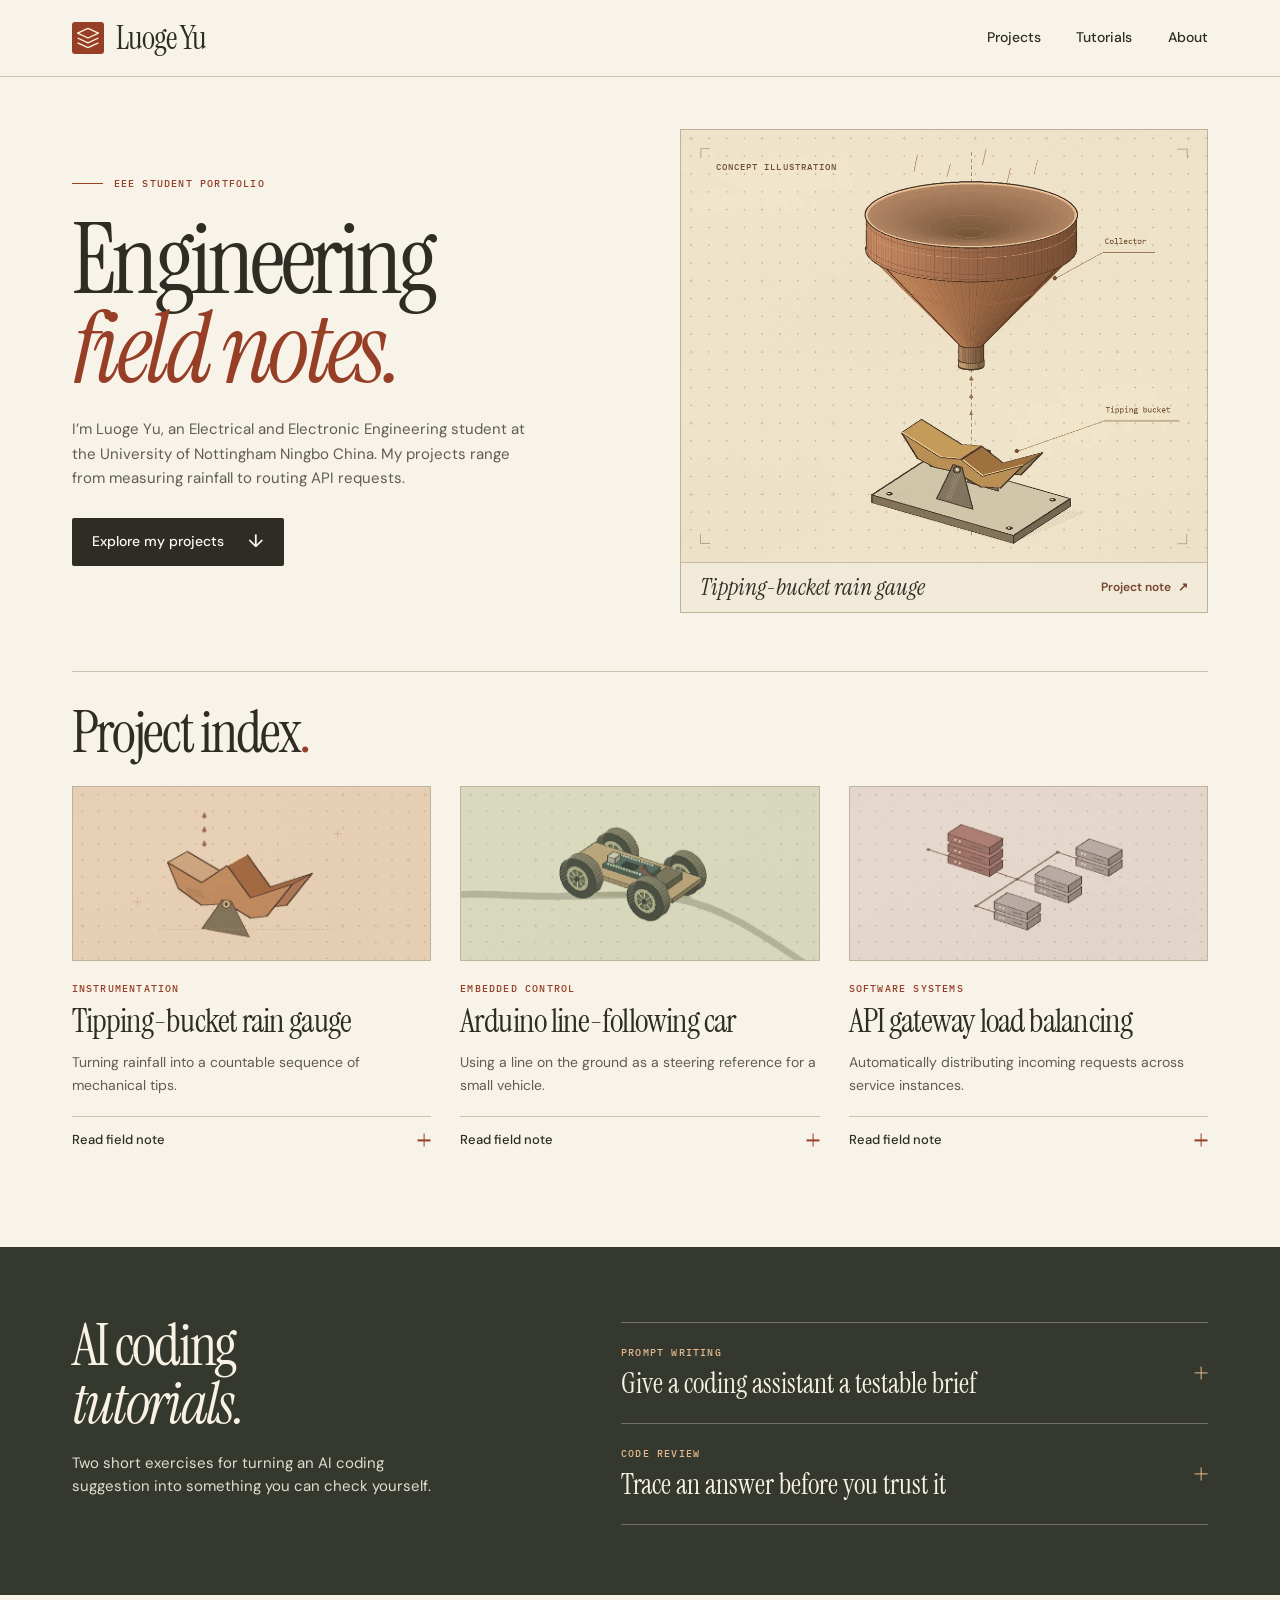
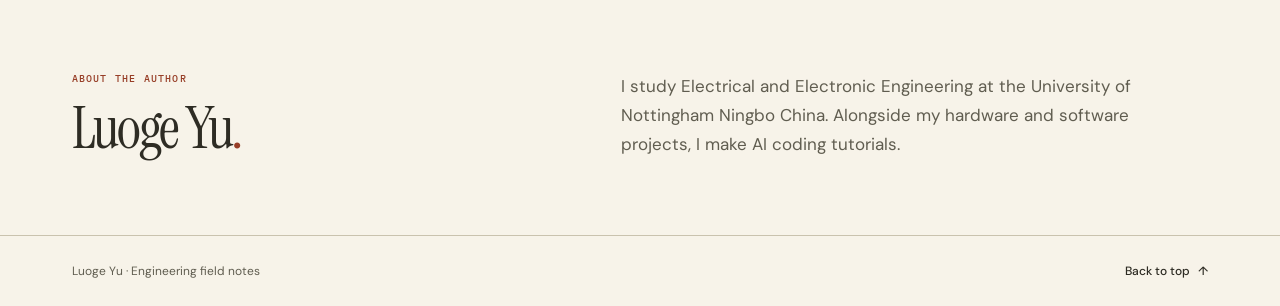
==== version-1-ai-generated/index.html @ 809371ef "Publish the field journal and interactive engineering portfolio" ====
<!doctype html>
<html lang="en">
<head>
  <meta charset="utf-8">
  <meta name="viewport" content="width=device-width, initial-scale=1">
  <meta name="theme-color" content="#f7f3e9">
  <meta name="description" content="Engineering field notes by Luoge Yu, an Electrical and Electronic Engineering student at the University of Nottingham Ningbo China. Explore engineering projects and AI coding tutorials.">
  <title>Engineering Field Notes · Luoge Yu</title>
  <link rel="icon" type="image/svg+xml" href="favicon.svg">
  <link rel="stylesheet" href="style.css">
  <script src="journal.js" defer></script>
</head>
<body>
  <a class="skip" href="#main">Skip to content</a>
  <header class="masthead" id="overview">
    <div class="container masthead-inner">
      <a href="#overview" class="brand" aria-label="Luoge Yu, home"><span class="brand-mark" aria-hidden="true"></span>Luoge Yu</a>
      <nav id="main-nav" aria-label="Main navigation">
        <a href="#work">Projects</a>
        <a href="#tutorials">Tutorials</a>
        <a href="#about">About</a>
      </nav>
    </div>
  </header>
  <main id="main">
    <section class="container introduction" aria-labelledby="page-title">
      <div class="intro-copy">
        <p class="eyebrow"><span class="ink-line" aria-hidden="true"></span> EEE student portfolio</p>
        <h1 id="page-title">Engineering<br><em>field notes.</em></h1>
        <p class="lead">I’m Luoge Yu, an Electrical and Electronic Engineering student at the University of Nottingham Ningbo China. My projects range from measuring rainfall to routing API requests.</p>
        <a class="button-primary" href="#work">Explore my projects <span aria-hidden="true">↓</span></a>
      </div>
      <figure class="featured-plate">
        <div class="plate-image">
          <img src="assets/rain-gauge.webp" width="1026" height="842" fetchpriority="high" alt="Exploded concept drawing with a copper-coloured collector above a pivoting bucket.">
          <span class="plate-tag">Concept illustration</span>
        </div>
        <figcaption>
          <span>Tipping-bucket rain gauge</span>
          <a href="#rain-gauge">Project note <span aria-hidden="true">↗</span></a>
        </figcaption>
      </figure>
    </section>
    <section class="container work-section" id="work" aria-labelledby="work-heading">
      <div class="section-heading"><h2 id="work-heading">Project index<span>.</span></h2></div>
      <div class="project-grid" id="project-grid">
        <article class="project-entry" id="rain-gauge">
          <img class="entry-image" src="assets/bucket.webp" width="759" height="366" loading="lazy" alt="Concept sketch of the pivoting two-sided bucket.">
          <p class="entry-type">Instrumentation</p>
          <h3>Tipping-bucket rain gauge</h3>
          <p class="entry-intro">Turning rainfall into a countable sequence of mechanical tips.</p>
          <details>
            <summary><span>Read field note</span><span class="toggle" aria-hidden="true"></span></summary>
            <div class="detail-copy"><p>Rain enters a collector and fills one side of a pivoting bucket. When the balance shifts, that side empties and the other moves under the collector.</p><p>Calibration gives each tip a rainfall depth. Counting tips gives the accumulated depth, while the time between tips gives a sense of how quickly rain is falling.</p></div>
          </details>
        </article>
        <article class="project-entry" id="line-car">
          <img class="entry-image" src="assets/line-car.webp" width="759" height="366" loading="lazy" alt="Concept sketch of a small wheeled car over a curved track line.">
          <p class="entry-type">Embedded control</p>
          <h3>Arduino line-following car</h3>
          <p class="entry-intro">Using a line on the ground as a steering reference for a small vehicle.</p>
          <details>
            <summary><span>Read field note</span><span class="toggle" aria-hidden="true"></span></summary>
            <div class="detail-copy"><p>A line follower repeatedly senses where a line lies relative to the vehicle. A sideways offset gives the controller a reason to steer back towards it.</p><p>A bend makes this feedback loop easy to observe. A correction that is too small lets the car drift, while a large correction can send it across the line.</p></div>
          </details>
        </article>
        <article class="project-entry" id="api-gateway">
          <img class="entry-image" src="assets/gateway.webp" width="759" height="366" loading="lazy" alt="Concept diagram showing a gateway connected to three service instances.">
          <p class="entry-type">Software systems</p>
          <h3>API gateway load balancing</h3>
          <p class="entry-intro">Automatically distributing incoming requests across service instances.</p>
          <details>
            <summary><span>Read field note</span><span class="toggle" aria-hidden="true"></span></summary>
            <div class="detail-copy"><p>A client sends a request to one gateway address. The gateway selects an available upstream instance and forwards the request to it.</p><p>Imagine that one instance starts taking twice as long to respond. Equal request counts can then leave that instance with a longer queue. This is one reason the choice of routing policy matters.</p></div>
          </details>
        </article>
      </div>
    </section>
    <section class="tutorial-band" id="tutorials" aria-labelledby="tutorial-title">
      <div class="container tutorial-layout">
        <div class="tutorial-head">
          <h2 id="tutorial-title">AI coding<br><em>tutorials.</em></h2>
          <p>Two short exercises for turning an AI coding suggestion into something you can check yourself.</p>
        </div>
        <div class="tutorial-list">
          <details class="lesson">
            <summary><span class="lesson-title"><small>Prompt writing</small>Give a coding assistant a testable brief</span><span class="toggle" aria-hidden="true"></span></summary>
            <div class="detail-copy">
              <p>Suppose a function needs to turn a recorded tip count into rainfall depth. Give the assistant the units, one example with a known answer, and a rule for invalid input.</p>
              <blockquote>Write a Python function that accepts a non-negative whole number of tips and a positive depth per tip in millimetres. Return their product. Reject invalid inputs with ValueError. Include tests for zero tips, three tips at 0.2 mm per tip, and a negative count.</blockquote>
              <p>Run the generated tests. For the three-tip example, compare the result with 0.6 mm using <code>math.isclose</code> to allow for floating-point rounding.</p>
            </div>
          </details>
          <details class="lesson">
            <summary><span class="lesson-title"><small>Code review</small>Trace an answer before you trust it</span><span class="toggle" aria-hidden="true"></span></summary>
            <div class="detail-copy">
              <p>Ask an assistant for a function that selects the next item in a list, looping back to the beginning. Use <code>["A", "B"]</code> and predict the first four choices, starting at index zero.</p>
              <p>Trace the index by hand. The expected choices are A, B, A, B. Test a list with one item, then an empty list. Decide how the empty case should be reported and check the generated code against that decision.</p>
            </div>
          </details>
        </div>
      </div>
    </section>
    <section class="container about-section" id="about" aria-labelledby="about-title">
      <div><p class="eyebrow">About the author</p><h2 id="about-title">Luoge Yu<span>.</span></h2></div>
      <p>I study Electrical and Electronic Engineering at the University of Nottingham Ningbo China. Alongside my hardware and software projects, I make AI coding tutorials.</p>
    </section>
  </main>
  <footer><div class="container footer-inner"><span>Luoge Yu · Engineering field notes</span><a href="#overview">Back to top <span aria-hidden="true">↑</span></a></div></footer>
</body>
</html>
---- version-1-ai-generated/style.css ----
@font-face {
  font-family: "DM Sans";
  src: url("assets/fonts/dmsans.woff2") format("woff2");
  font-style: normal;
  font-weight: 400 700;
  font-display: swap;
}
@font-face {
  font-family: "Instrument Serif";
  src: url("assets/fonts/instrumentserif.woff2") format("woff2");
  font-weight: 400;
  font-style: normal;
  font-display: swap;
}
@font-face {
  font-family: "Instrument Serif";
  src: url("assets/fonts/instrumentserif-italic.woff2") format("woff2");
  font-weight: 400;
  font-style: italic;
  font-display: swap;
}
@font-face {
  font-family: "IBM Plex Mono";
  src: url("assets/fonts/ibmplexmono.woff2") format("woff2");
  font-style: normal;
  font-weight: 500;
  font-display: swap;
}

:root {
  --paper: #f7f3e9;
  --type: #2e2c24;
  --muted: #605d50;
  --rule: #c9c2ae;
  --rust: #973e27;
  --serif: "Instrument Serif", Georgia, serif;
  --sans: "DM Sans", Arial, sans-serif;
  --mono: "IBM Plex Mono", Consolas, monospace;
}
* { box-sizing: border-box; }
html { scroll-behavior: smooth; scroll-padding-top: 20px; }
body { margin: 0; color: var(--type); background: var(--paper); font: 400 16px/1.55 var(--sans); }
img { display: block; height: auto; max-width: 100%; }
a { color: inherit; text-decoration: none; }
a:focus-visible, summary:focus-visible { outline: 3px solid #22697c; outline-offset: 4px; }
h1, h2, h3, p, figure { margin: 0; }
h1, h2, h3 { font-family: var(--serif); font-weight: 400; line-height: 1; }
h1 em, h2 em { font-weight: 400; }
.container { width: min(1232px, calc(100% - clamp(48px, 11.2vw, 160px))); margin-inline: auto; }
.skip { position: absolute; left: 18px; top: -100px; z-index: 10; padding: 10px 16px; background: var(--type); color: white; }
.skip:focus { top: 12px; }
.masthead { border-bottom: 1px solid var(--rule); }
.masthead-inner, .footer-inner { display: flex; justify-content: space-between; align-items: center; gap: 24px; }
.masthead-inner { min-height: 76px; }
.brand { display: inline-flex; flex-shrink: 0; align-items: center; gap: 12px; font: 400 32px/1 var(--serif); letter-spacing: -.03em; }
.brand-mark { display: inline-block; width: 32px; height: 32px; border-radius: 3px; background: var(--rust) url("favicon.svg") center / cover no-repeat; }
nav { display: flex; gap: clamp(14px, 2.8vw, 40px); }
nav a, .footer-inner a { display: inline-flex; align-items: center; min-height: 44px; font-size: 14px; font-weight: 500; }
nav a:hover, .footer-inner a:hover, .featured-plate a:hover { color: var(--rust); text-decoration: underline; text-underline-offset: .25em; }
.introduction { display: grid; grid-template-columns: 1fr 1fr; gap: clamp(35px, 6.3vw, 94px); align-items: center; padding-block: clamp(46px, 4.1vw, 65px) clamp(54px, 4.5vw, 74px); }
.eyebrow, .plate-tag, .entry-type, .lesson-title small { font: 500 10px/1.4 var(--mono); text-transform: uppercase; letter-spacing: .12em; }
.eyebrow { display: flex; align-items: center; gap: 11px; color: var(--rust); }
.ink-line { display: inline-block; width: 31px; height: 1px; background: currentColor; }
h1 { margin-block: clamp(20px, 2vw, 31px) 24px; font-size: clamp(72px, 7.75vw, 116px); letter-spacing: -.045em; line-height: .89; }
h1 em { color: var(--rust); }
.lead { color: var(--muted); max-width: 455px; font-size: clamp(15px, 1.12vw, 17px); line-height: 1.65; }
.button-primary { display: inline-flex; align-items: center; justify-content: space-between; gap: 24px; min-height: 47px; margin-top: 27px; padding: 10px 20px; color: #fffaf2; background: var(--type); border-radius: 2px; font-size: 14px; font-weight: 500; transition: background .18s; }
.button-primary:hover { background: var(--rust); }
.button-primary span { font-size: 18px; }
.featured-plate { border: 1px solid #bdb19a; background: #f2ead8; }
.plate-image { position: relative; }
.plate-image img { width: 100%; }
.plate-tag { position: absolute; top: 7%; left: 6.6%; color: #6e4f38; font-size: clamp(8px, .68vw, 10px); }
.featured-plate figcaption { min-height: 50px; padding: 0 19px; border-top: 1px solid #cbbba3; display: flex; align-items: center; justify-content: space-between; gap: 12px; }
.featured-plate figcaption > span { font: italic 23px/1.1 var(--serif); }
.featured-plate a { min-height: 44px; display: inline-flex; align-items: center; gap: 7px; white-space: nowrap; color: #76432d; font-size: 12px; font-weight: 600; }
.work-section { border-top: 1px solid var(--rule); padding-block: 32px clamp(55px, 6.5vw, 100px); }
.section-heading { margin-bottom: 25px; }
h2 { font-size: clamp(52px, 4.5vw, 70px); letter-spacing: -.04em; }
h2 > span { color: var(--rust); }
.project-grid { display: grid; grid-template-columns: repeat(3, minmax(0, 1fr)); align-items: start; gap: clamp(20px, 2.25vw, 34px); }
.project-entry { min-width: 0; }
.entry-image { width: 100%; border: 1px solid #bdb39e; }
.entry-type { margin: 21px 0 9px; color: var(--rust); }
h3 { font-size: clamp(29px, 2.55vw, 39px); letter-spacing: -.028em; line-height: 1.04; }
.entry-intro { margin: 12px 0 19px; font-size: 14px; line-height: 1.65; color: var(--muted); }
details { border-top: 1px solid var(--rule); }
summary { display: flex; justify-content: space-between; align-items: center; gap: 12px; min-height: 47px; padding-block: 9px; cursor: pointer; font-size: 13px; font-weight: 500; list-style: none; }
summary::-webkit-details-marker { display: none; }
summary:hover { color: var(--rust); }
.toggle { position: relative; width: 14px; height: 14px; flex-shrink: 0; color: var(--rust); }
.toggle::before, .toggle::after { position: absolute; inset: 50% auto auto 50%; width: 13px; height: 1.2px; content: ""; background: currentColor; transform: translate(-50%, -50%); }
.toggle::after { transform: translate(-50%, -50%) rotate(90deg); }
details[open] > summary .toggle::after { display: none; }
.detail-copy { padding-block: 2px 18px; font-size: 14px; line-height: 1.7; color: var(--muted); }
.detail-copy p + p { margin-top: 10px; }
.tutorial-band { color: #f8f1e4; background: #34382e; }
.tutorial-layout { display: grid; grid-template-columns: .85fr 1.15fr; gap: clamp(48px, 9vw, 134px); align-items: start; padding-block: clamp(52px, 5.5vw, 83px); }
.tutorial-band .toggle, .lesson-title small { color: #e4b98e; }
.tutorial-head h2 { margin: 0 0 19px; }
.tutorial-head > p:last-child { color: #dfdfce; max-width: 380px; font-size: 15px; }
.tutorial-band details { border-color: #717462; }
.tutorial-band details:last-child { border-bottom: 1px solid #717462; }
.tutorial-list { margin-top: 5px; }
.lesson summary { padding: 23px 0; }
.lesson summary:hover { color: #f2c69e; }
.lesson-title { font: 400 clamp(24px, 2.2vw, 34px)/1.12 var(--serif); }
.lesson-title small { display: block; margin-bottom: 8px; }
.tutorial-band .detail-copy { color: #e8e6d8; }
blockquote { margin: 1em 0; padding-left: 14px; border-left: 2px solid #caa27d; }
code { font-size: .93em; }
.about-section { display: grid; grid-template-columns: .85fr 1.15fr; align-items: center; gap: clamp(48px, 9vw, 134px); padding-block: clamp(55px, 6vw, 90px); }
.about-section h2 { margin-top: 14px; }
.about-section > p { max-width: 570px; font-size: 17px; line-height: 1.7; color: var(--muted); }
footer { border-top: 1px solid var(--rule); }
.footer-inner { min-height: 70px; color: var(--muted); font-size: 12px; }
.footer-inner a { gap: 8px; font-size: 12px; color: var(--type); }
@media (max-width: 950px) and (min-width: 721px) {
  .introduction { gap: 25px; }
  .entry-intro { min-height: 4.95em; }
  .project-entry h3 { min-height: 2.08em; }
  .featured-plate figcaption { padding-inline: 10px; }
  .featured-plate figcaption > span { font-size: 20px; }
}
@media (max-width: 720px) {
  .masthead-inner { min-height: 65px; }
  .brand { gap: 8px; font-size: 28px; }
  .brand-mark { width: 28px; height: 28px; }
  nav { gap: 17px; }
  nav a { font-size: 13px; }
  .introduction { grid-template-columns: 1fr; gap: 30px; padding-block: 38px; }
  h1 { font-size: clamp(74px, 14vw, 99px); margin-block: 18px 20px; }
  .lead { max-width: 480px; }
  .button-primary { margin-top: 19px; }
  .featured-plate { width: min(100%, 540px); }
  .plate-tag { font-size: 9px; }
  .work-section { padding-top: 28px; }
  .section-heading { margin-bottom: 19px; }
  .project-grid { grid-template-columns: 1fr; gap: 27px; }
  h3 { font-size: 36px; }
  .entry-type { margin-top: 15px; }
  .entry-intro { margin-bottom: 12px; }
  .tutorial-layout, .about-section { grid-template-columns: 1fr; gap: 28px; }
  .tutorial-head h2 br { display: none; }
  .tutorial-head h2 em::before { content: " "; }
  .about-section { gap: 19px; }
  .tutorial-head > p:last-child { max-width: 530px; }
}
@media (max-width: 375px) {
  .container { width: calc(100% - 32px); }
  nav { gap: 12px; }
  .featured-plate figcaption { padding-inline: 10px; }
  .featured-plate figcaption > span { font-size: 20px; }
  .footer-inner { gap: 10px; }
}
@media (prefers-reduced-motion: reduce) {
  html { scroll-behavior: auto; }
  *, *::before, *::after { transition: none !important; }
}
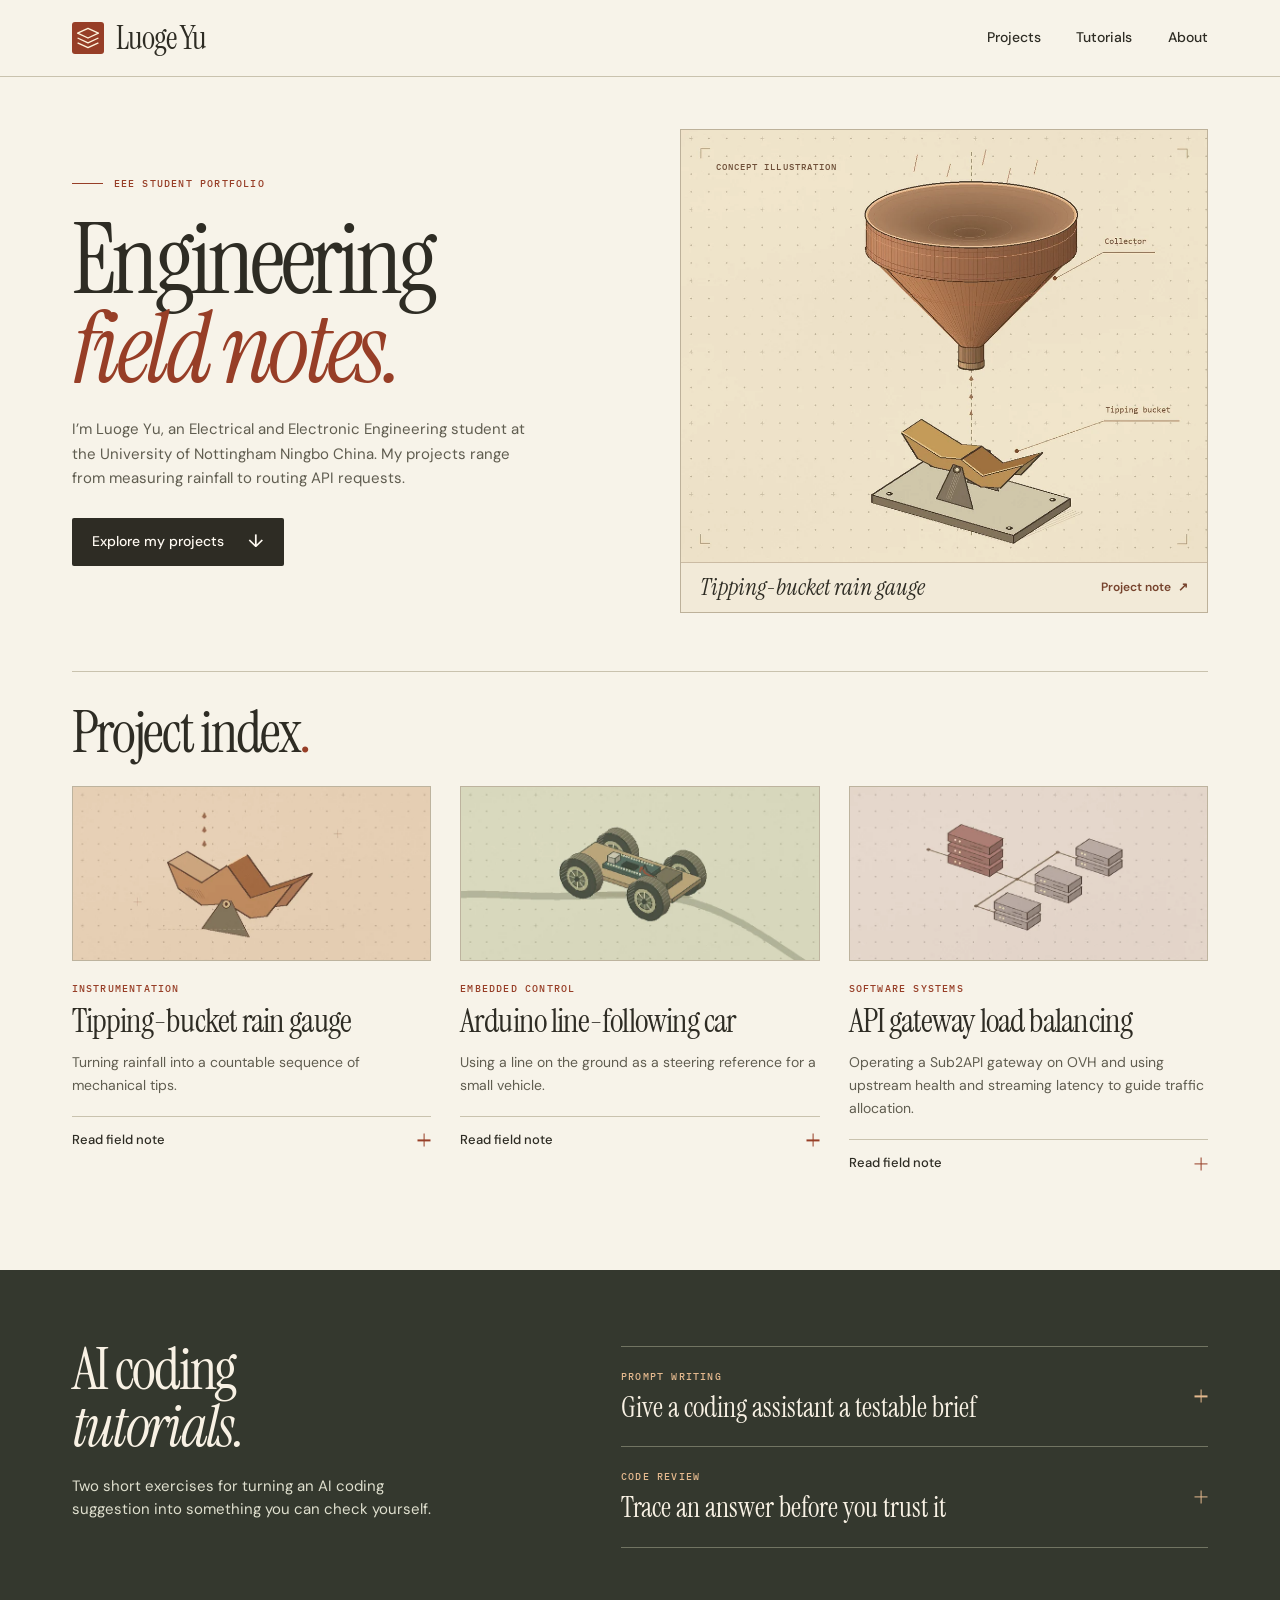
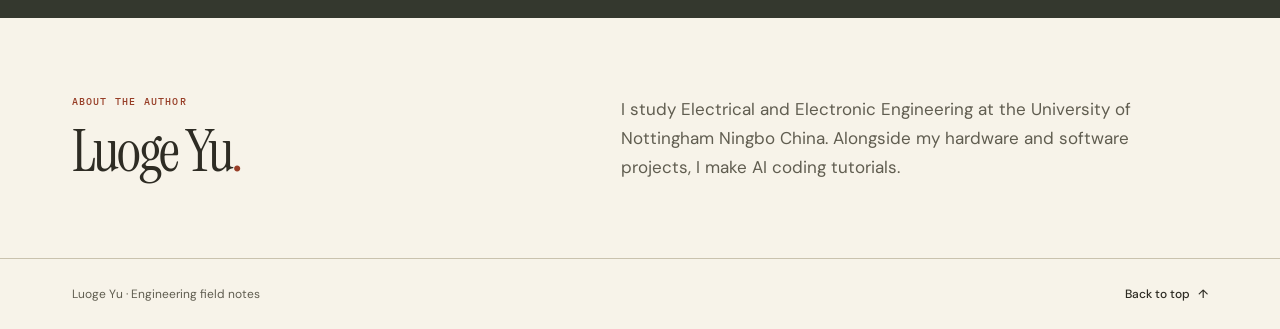
==== commit 6a7fa553: "Explain OVH gateway health signals and illustrate group scheduling" ====
--- a/version-1-ai-generated/index.html
+++ b/version-1-ai-generated/index.html
@@ -68,10 +68,14 @@
           <img class="entry-image" src="assets/gateway.webp" width="759" height="366" loading="lazy" alt="Concept diagram showing a gateway connected to three service instances.">
           <p class="entry-type">Software systems</p>
           <h3>API gateway load balancing</h3>
-          <p class="entry-intro">Automatically distributing incoming requests across service instances.</p>
+          <p class="entry-intro">Operating a Sub2API gateway on OVH and using upstream health and streaming latency to guide traffic allocation.</p>
           <details>
             <summary><span>Read field note</span><span class="toggle" aria-hidden="true"></span></summary>
-            <div class="detail-copy"><p>A client sends a request to one gateway address. The gateway selects an available upstream instance and forwards the request to it.</p><p>Imagine that one instance starts taking twice as long to respond. Equal request counts can then leave that instance with a longer queue. This is one reason the choice of routing policy matters.</p></div>
+            <div class="detail-copy">
+              <p><strong>When a healthy service feels slow.</strong> An upstream can pass a probe while some users still wait a long time for a streamed reply to begin. Sub2API Console shows probe results alongside request success rates and the 95th percentile of time to first token. That percentile describes the wait near the slow end of observed requests.</p>
+              <p><strong>How traffic moves.</strong> Sub2API forwards each request to an eligible upstream in its group. The console inspects upstream health and manages scheduling eligibility, priority and load factor for the groups under its control. A circuit breaker can take an unhealthy upstream out of rotation.</p>
+              <p><strong>Checking a scheduling change.</strong> The console’s audit trail distinguishes a scheduling change that was sent from one confirmed by reading the setting back. Request-level lookup then shows which upstream actually handled a request. Together they show whether the setting took effect and where traffic went.</p>
+            </div>
           </details>
         </article>
       </div>
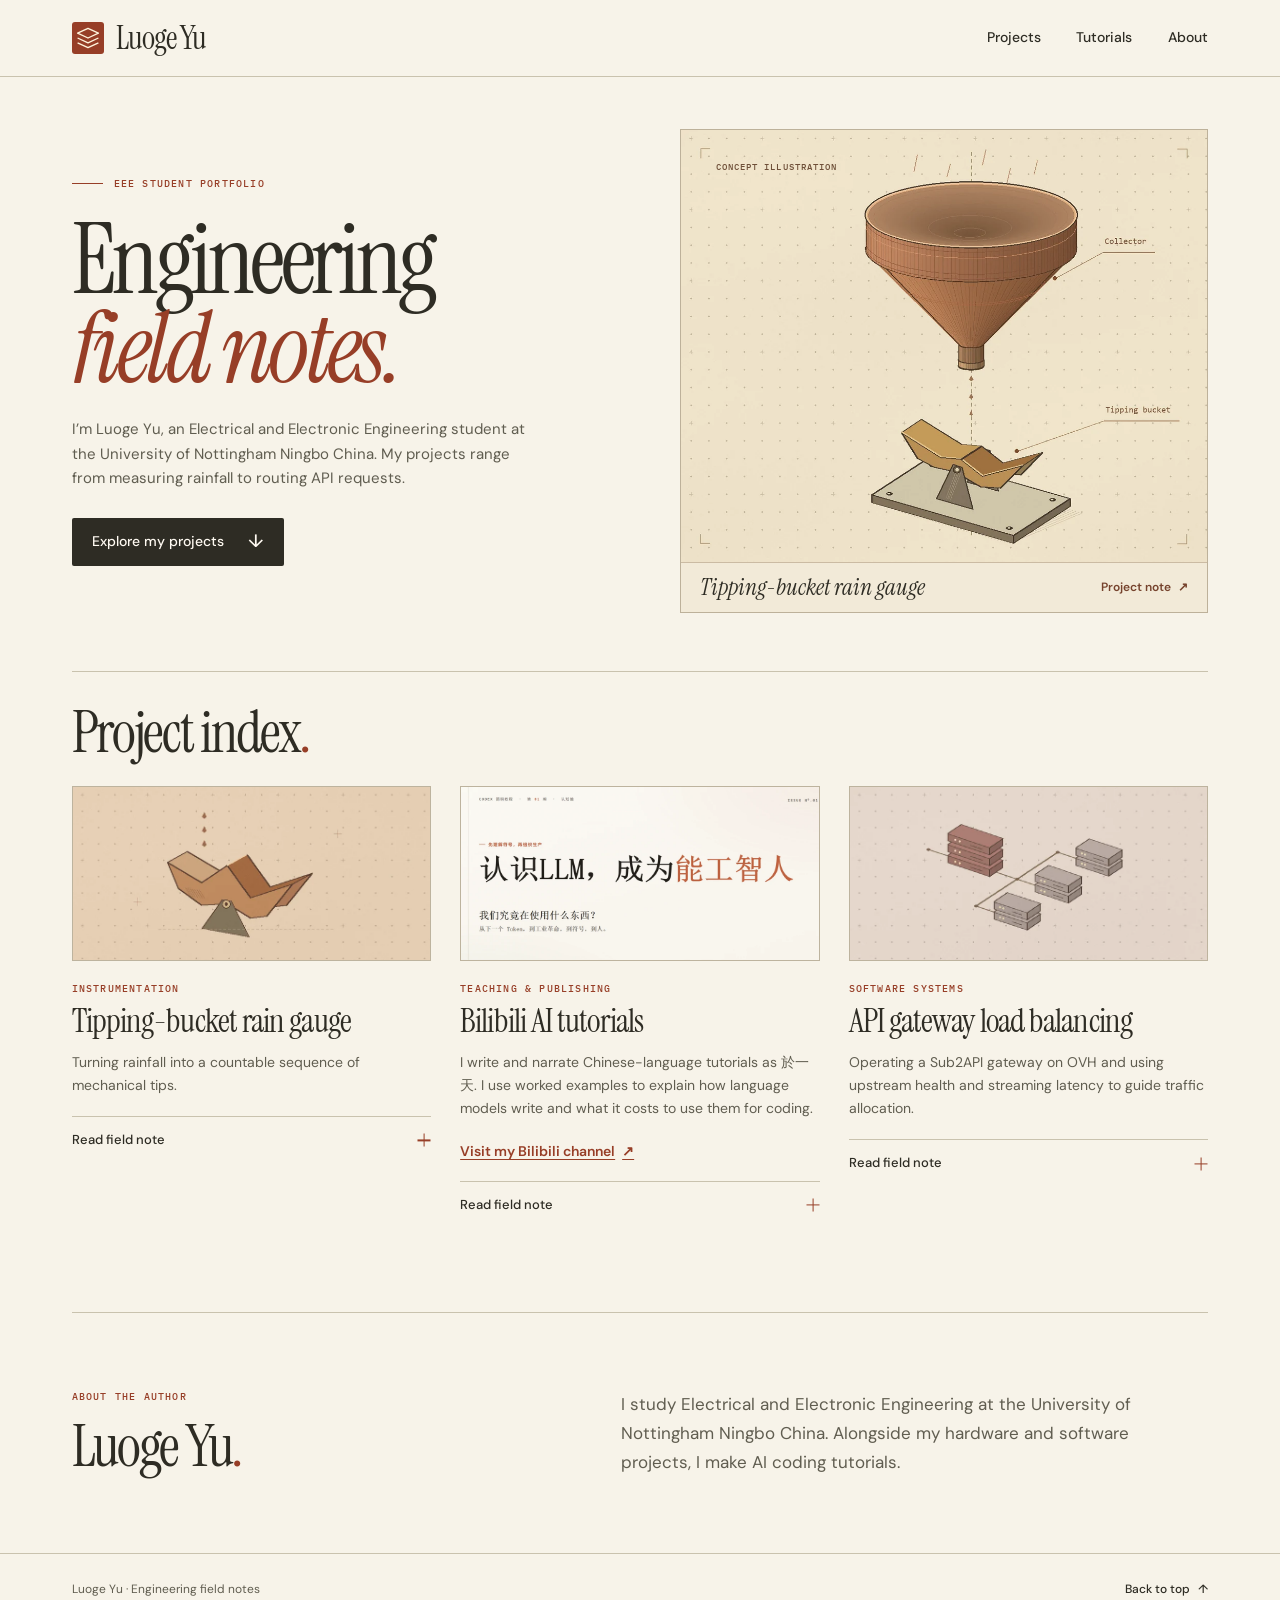
==== commit bc069b0e: "Feature Bilibili AI tutorials with original lesson material and published videos" ====
--- a/version-1-ai-generated/index.html
+++ b/version-1-ai-generated/index.html
@@ -17,7 +17,7 @@
       <a href="#overview" class="brand" aria-label="Luoge Yu, home"><span class="brand-mark" aria-hidden="true"></span>Luoge Yu</a>
       <nav id="main-nav" aria-label="Main navigation">
         <a href="#work">Projects</a>
-        <a href="#tutorials">Tutorials</a>
+        <a href="#ai-tutorials">Tutorials</a>
         <a href="#about">About</a>
       </nav>
     </div>
@@ -54,14 +54,22 @@
             <div class="detail-copy"><p>Rain enters a collector and fills one side of a pivoting bucket. When the balance shifts, that side empties and the other moves under the collector.</p><p>Calibration gives each tip a rainfall depth. Counting tips gives the accumulated depth, while the time between tips gives a sense of how quickly rain is falling.</p></div>
           </details>
         </article>
-        <article class="project-entry" id="line-car">
-          <img class="entry-image" src="assets/line-car.webp" width="759" height="366" loading="lazy" alt="Concept sketch of a small wheeled car over a curved track line.">
-          <p class="entry-type">Embedded control</p>
-          <h3>Arduino line-following car</h3>
-          <p class="entry-intro">Using a line on the ground as a steering reference for a small vehicle.</p>
+        <article class="project-entry" id="ai-tutorials">
+          <img class="entry-image" src="assets/codex-lesson-cover.webp" width="1000" height="482" loading="lazy" alt="Cropped Chinese cover of my introductory Codex lesson on how large language models work.">
+          <p class="entry-type">Teaching &amp; publishing</p>
+          <h3>Bilibili AI tutorials</h3>
+          <p class="entry-intro">I write and narrate Chinese-language tutorials as <span lang="zh-CN">於一天</span>. I use worked examples to explain how language models write and what it costs to use them for coding.</p>
+          <a class="channel-link" href="https://space.bilibili.com/3546723368568952">Visit my Bilibili channel <span aria-hidden="true">↗</span></a>
           <details>
             <summary><span>Read field note</span><span class="toggle" aria-hidden="true"></span></summary>
-            <div class="detail-copy"><p>A line follower repeatedly senses where a line lies relative to the vehicle. A sideways offset gives the controller a reason to steer back towards it.</p><p>A bend makes this feedback loop easy to observe. A correction that is too small lets the car drift, while a large correction can send it across the line.</p></div>
+            <div class="detail-copy">
+              <p>In my introductory Codex lesson, I start with “The capital of China is…” and show how each new token becomes part of the context for the next prediction. Later, a failing test gives a coding assistant a concrete way to check its work.</p>
+              <p>For my coding-plan comparisons, I put costs on a common scale per million total tokens. I label estimates and check how much of the input came from cache, since that changes the bill.</p>
+              <ul class="video-links" aria-label="Watch the lessons in Chinese">
+                <li><a href="https://www.bilibili.com/video/BV1XqbJ6SEme/">Watch the Codex introduction</a></li>
+                <li><a href="https://www.bilibili.com/video/BV1UbMm6TEtN/">Watch the August coding-plan review</a></li>
+              </ul>
+            </div>
           </details>
         </article>
         <article class="project-entry" id="api-gateway">
@@ -80,31 +88,6 @@
         </article>
       </div>
     </section>
-    <section class="tutorial-band" id="tutorials" aria-labelledby="tutorial-title">
-      <div class="container tutorial-layout">
-        <div class="tutorial-head">
-          <h2 id="tutorial-title">AI coding<br><em>tutorials.</em></h2>
-          <p>Two short exercises for turning an AI coding suggestion into something you can check yourself.</p>
-        </div>
-        <div class="tutorial-list">
-          <details class="lesson">
-            <summary><span class="lesson-title"><small>Prompt writing</small>Give a coding assistant a testable brief</span><span class="toggle" aria-hidden="true"></span></summary>
-            <div class="detail-copy">
-              <p>Suppose a function needs to turn a recorded tip count into rainfall depth. Give the assistant the units, one example with a known answer, and a rule for invalid input.</p>
-              <blockquote>Write a Python function that accepts a non-negative whole number of tips and a positive depth per tip in millimetres. Return their product. Reject invalid inputs with ValueError. Include tests for zero tips, three tips at 0.2 mm per tip, and a negative count.</blockquote>
-              <p>Run the generated tests. For the three-tip example, compare the result with 0.6 mm using <code>math.isclose</code> to allow for floating-point rounding.</p>
-            </div>
-          </details>
-          <details class="lesson">
-            <summary><span class="lesson-title"><small>Code review</small>Trace an answer before you trust it</span><span class="toggle" aria-hidden="true"></span></summary>
-            <div class="detail-copy">
-              <p>Ask an assistant for a function that selects the next item in a list, looping back to the beginning. Use <code>["A", "B"]</code> and predict the first four choices, starting at index zero.</p>
-              <p>Trace the index by hand. The expected choices are A, B, A, B. Test a list with one item, then an empty list. Decide how the empty case should be reported and check the generated code against that decision.</p>
-            </div>
-          </details>
-        </div>
-      </div>
-    </section>
     <section class="container about-section" id="about" aria-labelledby="about-title">
       <div><p class="eyebrow">About the author</p><h2 id="about-title">Luoge Yu<span>.</span></h2></div>
       <p>I study Electrical and Electronic Engineering at the University of Nottingham Ningbo China. Alongside my hardware and software projects, I make AI coding tutorials.</p>
--- a/version-1-ai-generated/style.css
+++ b/version-1-ai-generated/style.css
@@ -58,7 +58,7 @@
 nav a, .footer-inner a { display: inline-flex; align-items: center; min-height: 44px; font-size: 14px; font-weight: 500; }
 nav a:hover, .footer-inner a:hover, .featured-plate a:hover { color: var(--rust); text-decoration: underline; text-underline-offset: .25em; }
 .introduction { display: grid; grid-template-columns: 1fr 1fr; gap: clamp(35px, 6.3vw, 94px); align-items: center; padding-block: clamp(46px, 4.1vw, 65px) clamp(54px, 4.5vw, 74px); }
-.eyebrow, .plate-tag, .entry-type, .lesson-title small { font: 500 10px/1.4 var(--mono); text-transform: uppercase; letter-spacing: .12em; }
+.eyebrow, .plate-tag, .entry-type { font: 500 10px/1.4 var(--mono); text-transform: uppercase; letter-spacing: .12em; }
 .eyebrow { display: flex; align-items: center; gap: 11px; color: var(--rust); }
 .ink-line { display: inline-block; width: 31px; height: 1px; background: currentColor; }
 h1 { margin-block: clamp(20px, 2vw, 31px) 24px; font-size: clamp(72px, 7.75vw, 116px); letter-spacing: -.045em; line-height: .89; }
@@ -94,22 +94,11 @@
 details[open] > summary .toggle::after { display: none; }
 .detail-copy { padding-block: 2px 18px; font-size: 14px; line-height: 1.7; color: var(--muted); }
 .detail-copy p + p { margin-top: 10px; }
-.tutorial-band { color: #f8f1e4; background: #34382e; }
-.tutorial-layout { display: grid; grid-template-columns: .85fr 1.15fr; gap: clamp(48px, 9vw, 134px); align-items: start; padding-block: clamp(52px, 5.5vw, 83px); }
-.tutorial-band .toggle, .lesson-title small { color: #e4b98e; }
-.tutorial-head h2 { margin: 0 0 19px; }
-.tutorial-head > p:last-child { color: #dfdfce; max-width: 380px; font-size: 15px; }
-.tutorial-band details { border-color: #717462; }
-.tutorial-band details:last-child { border-bottom: 1px solid #717462; }
-.tutorial-list { margin-top: 5px; }
-.lesson summary { padding: 23px 0; }
-.lesson summary:hover { color: #f2c69e; }
-.lesson-title { font: 400 clamp(24px, 2.2vw, 34px)/1.12 var(--serif); }
-.lesson-title small { display: block; margin-bottom: 8px; }
-.tutorial-band .detail-copy { color: #e8e6d8; }
-blockquote { margin: 1em 0; padding-left: 14px; border-left: 2px solid #caa27d; }
-code { font-size: .93em; }
-.about-section { display: grid; grid-template-columns: .85fr 1.15fr; align-items: center; gap: clamp(48px, 9vw, 134px); padding-block: clamp(55px, 6vw, 90px); }
+.channel-link, .video-links a { color: var(--rust); text-decoration: underline; text-underline-offset: .22em; }
+.channel-link { display: inline-flex; align-items: center; gap: 7px; min-height: 40px; margin: -8px 0 9px; font-size: 14px; font-weight: 600; }
+.video-links { margin: 12px 0 0; padding-left: 19px; }
+.video-links li + li { margin-top: 5px; }
+.about-section { display: grid; grid-template-columns: .85fr 1.15fr; align-items: center; gap: clamp(48px, 9vw, 134px); padding-block: clamp(55px, 6vw, 90px); border-top: 1px solid var(--rule); }
 .about-section h2 { margin-top: 14px; }
 .about-section > p { max-width: 570px; font-size: 17px; line-height: 1.7; color: var(--muted); }
 footer { border-top: 1px solid var(--rule); }
@@ -140,11 +129,7 @@
   h3 { font-size: 36px; }
   .entry-type { margin-top: 15px; }
   .entry-intro { margin-bottom: 12px; }
-  .tutorial-layout, .about-section { grid-template-columns: 1fr; gap: 28px; }
-  .tutorial-head h2 br { display: none; }
-  .tutorial-head h2 em::before { content: " "; }
-  .about-section { gap: 19px; }
-  .tutorial-head > p:last-child { max-width: 530px; }
+  .about-section { grid-template-columns: 1fr; gap: 19px; }
 }
 @media (max-width: 375px) {
   .container { width: calc(100% - 32px); }
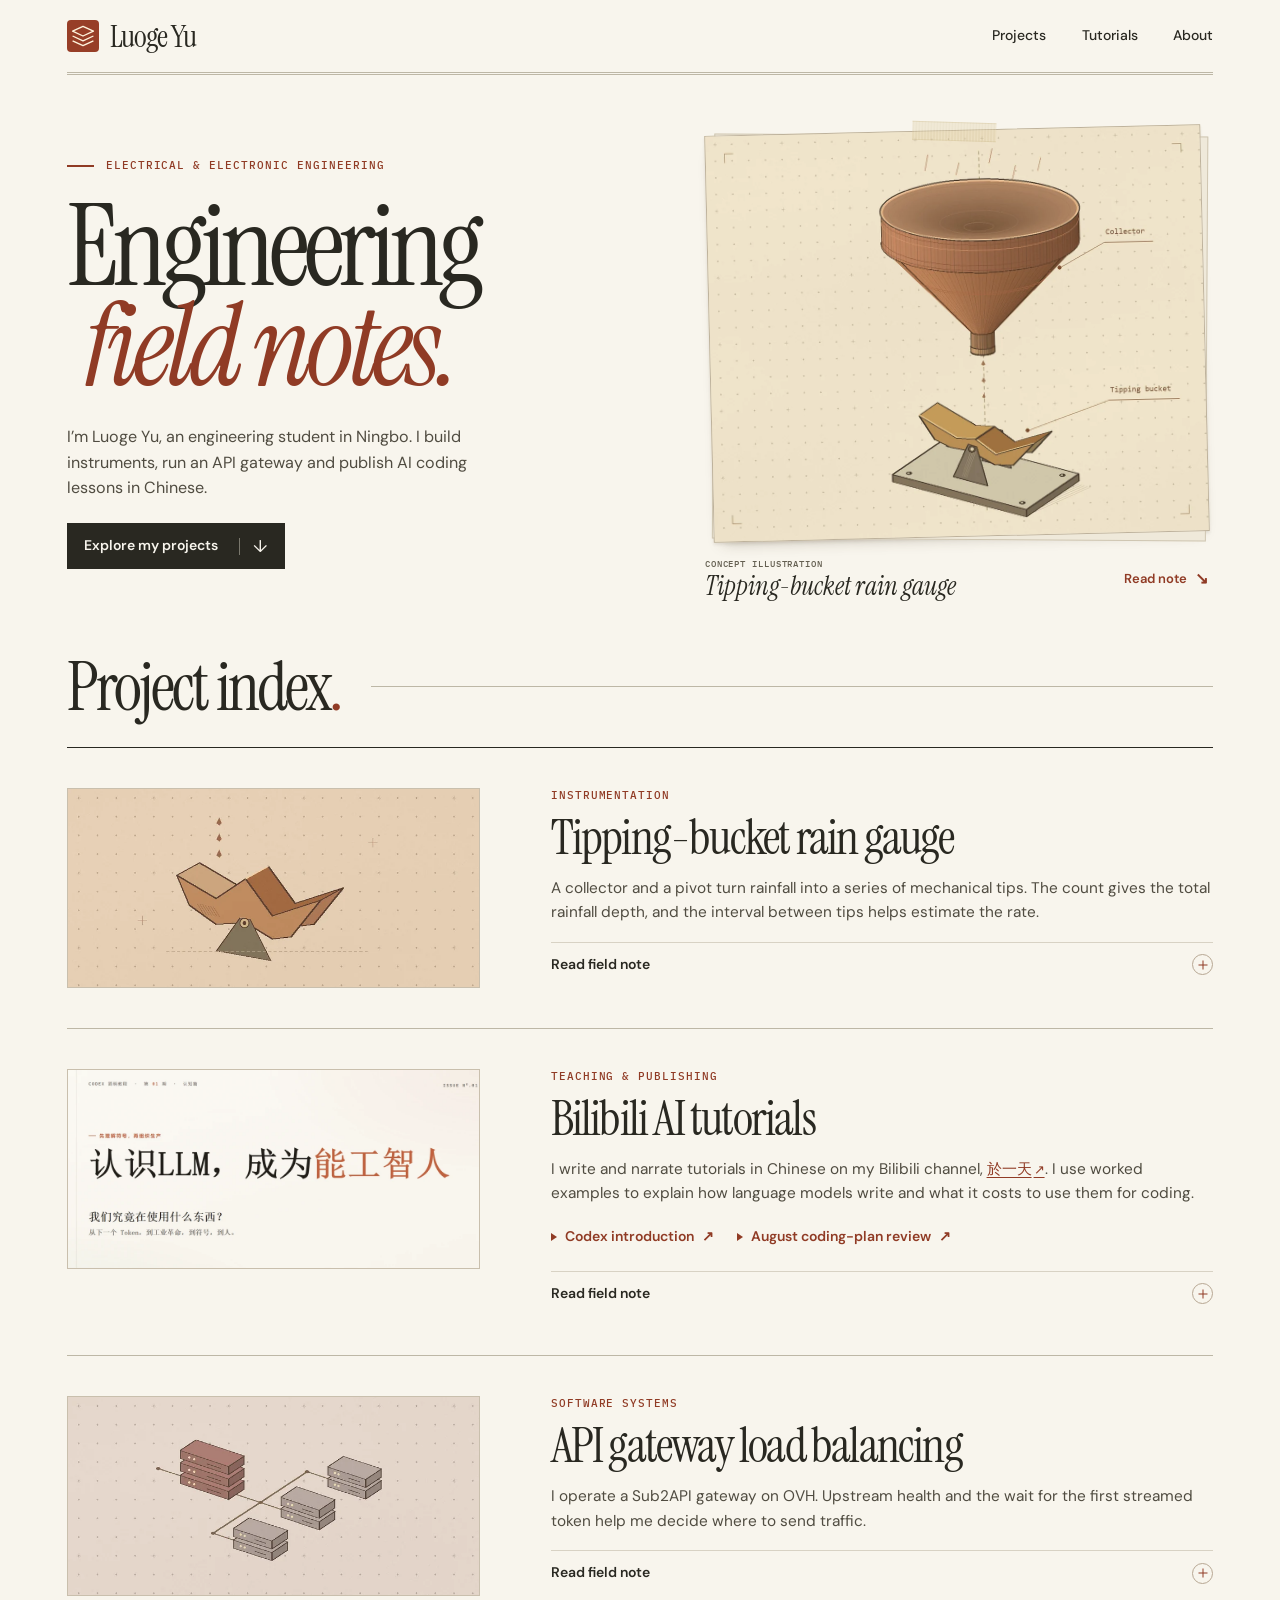
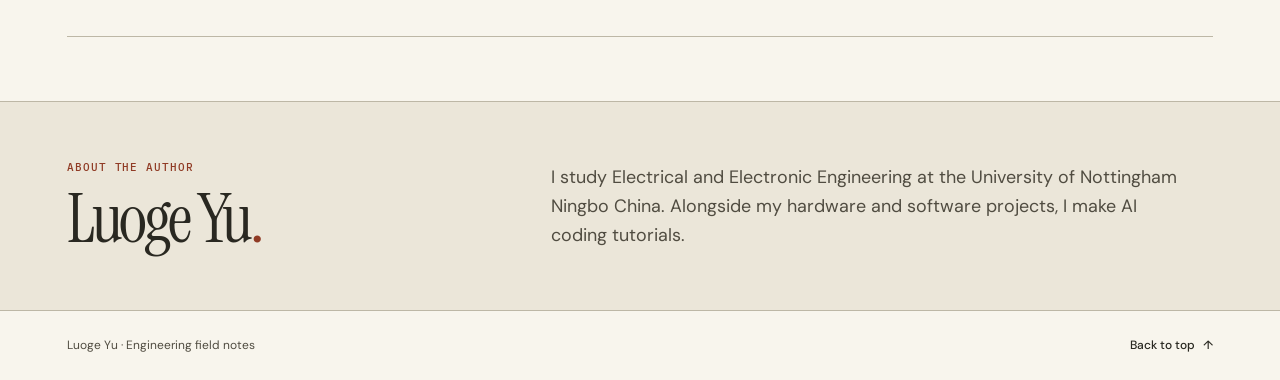
==== commit 7691739f: "Refine the field journal and interactive studio portfolio layouts" ====
--- a/version-1-ai-generated/index.html
+++ b/version-1-ai-generated/index.html
@@ -2,8 +2,9 @@
 <html lang="en">
 <head>
   <meta charset="utf-8">
+  <meta name="robots" content="noindex">
   <meta name="viewport" content="width=device-width, initial-scale=1">
-  <meta name="theme-color" content="#f7f3e9">
+  <meta name="theme-color" content="#f8f5ed">
   <meta name="description" content="Engineering field notes by Luoge Yu, an Electrical and Electronic Engineering student at the University of Nottingham Ningbo China. Explore engineering projects and AI coding tutorials.">
   <title>Engineering Field Notes · Luoge Yu</title>
   <link rel="icon" type="image/svg+xml" href="favicon.svg">
@@ -25,19 +26,18 @@
   <main id="main">
     <section class="container introduction" aria-labelledby="page-title">
       <div class="intro-copy">
-        <p class="eyebrow"><span class="ink-line" aria-hidden="true"></span> EEE student portfolio</p>
+        <p class="eyebrow"><span class="ink-line" aria-hidden="true"></span> Electrical &amp; electronic engineering</p>
         <h1 id="page-title">Engineering<br><em>field notes.</em></h1>
-        <p class="lead">I’m Luoge Yu, an Electrical and Electronic Engineering student at the University of Nottingham Ningbo China. My projects range from measuring rainfall to routing API requests.</p>
-        <a class="button-primary" href="#work">Explore my projects <span aria-hidden="true">↓</span></a>
+        <p class="lead">I’m Luoge Yu, an engineering student in Ningbo. I build instruments, run an API gateway and publish AI coding lessons in Chinese.</p>
+        <a class="button-primary" href="#work">Explore my projects <span class="button-arrow" aria-hidden="true">↓</span></a>
       </div>
       <figure class="featured-plate">
         <div class="plate-image">
           <img src="assets/rain-gauge.webp" width="1026" height="842" fetchpriority="high" alt="Exploded concept drawing with a copper-coloured collector above a pivoting bucket.">
-          <span class="plate-tag">Concept illustration</span>
         </div>
         <figcaption>
-          <span>Tipping-bucket rain gauge</span>
-          <a href="#rain-gauge">Project note <span aria-hidden="true">↗</span></a>
+          <div><span class="plate-tag">Concept illustration</span><span class="plate-title">Tipping-bucket rain gauge</span></div>
+          <a href="#rain-gauge">Read note <span aria-hidden="true">↘</span></a>
         </figcaption>
       </figure>
     </section>
@@ -45,52 +45,60 @@
       <div class="section-heading"><h2 id="work-heading">Project index<span>.</span></h2></div>
       <div class="project-grid" id="project-grid">
         <article class="project-entry" id="rain-gauge">
-          <img class="entry-image" src="assets/bucket.webp" width="759" height="366" loading="lazy" alt="Concept sketch of the pivoting two-sided bucket.">
-          <p class="entry-type">Instrumentation</p>
-          <h3>Tipping-bucket rain gauge</h3>
-          <p class="entry-intro">Turning rainfall into a countable sequence of mechanical tips.</p>
-          <details>
-            <summary><span>Read field note</span><span class="toggle" aria-hidden="true"></span></summary>
-            <div class="detail-copy"><p>Rain enters a collector and fills one side of a pivoting bucket. When the balance shifts, that side empties and the other moves under the collector.</p><p>Calibration gives each tip a rainfall depth. Counting tips gives the accumulated depth, while the time between tips gives a sense of how quickly rain is falling.</p></div>
-          </details>
+          <img class="entry-image" src="assets/bucket.webp" width="759" height="366" alt="Concept sketch of the pivoting two-sided bucket.">
+          <div class="entry-text">
+            <p class="entry-type">Instrumentation</p>
+            <h3>Tipping-bucket rain gauge</h3>
+            <p class="entry-intro">A collector and a pivot turn rainfall into a series of mechanical tips. The count gives the total rainfall depth, and the interval between tips helps estimate the rate.</p>
+            <details>
+              <summary><span>Read field note</span><span class="toggle" aria-hidden="true"></span></summary>
+              <div class="detail-copy"><p><strong>The mechanism.</strong> Rain enters the collector and fills one side of a pivoting bucket. When the balance shifts, that side empties and the other moves under the collector.</p><p><strong>Reading the tips.</strong> Calibration gives each tip a rainfall depth. If the interval between tips shortens, the same amount of rain is collecting in less time.</p></div>
+            </details>
+          </div>
         </article>
         <article class="project-entry" id="ai-tutorials">
-          <img class="entry-image" src="assets/codex-lesson-cover.webp" width="1000" height="482" loading="lazy" alt="Cropped Chinese cover of my introductory Codex lesson on how large language models work.">
-          <p class="entry-type">Teaching &amp; publishing</p>
-          <h3>Bilibili AI tutorials</h3>
-          <p class="entry-intro">I write and narrate Chinese-language tutorials as <span lang="zh-CN">於一天</span>. I use worked examples to explain how language models write and what it costs to use them for coding.</p>
-          <a class="channel-link" href="https://space.bilibili.com/3546723368568952">Visit my Bilibili channel <span aria-hidden="true">↗</span></a>
-          <details>
-            <summary><span>Read field note</span><span class="toggle" aria-hidden="true"></span></summary>
-            <div class="detail-copy">
-              <p>In my introductory Codex lesson, I start with “The capital of China is…” and show how each new token becomes part of the context for the next prediction. Later, a failing test gives a coding assistant a concrete way to check its work.</p>
-              <p>For my coding-plan comparisons, I put costs on a common scale per million total tokens. I label estimates and check how much of the input came from cache, since that changes the bill.</p>
-              <ul class="video-links" aria-label="Watch the lessons in Chinese">
-                <li><a href="https://www.bilibili.com/video/BV1XqbJ6SEme/">Watch the Codex introduction</a></li>
-                <li><a href="https://www.bilibili.com/video/BV1UbMm6TEtN/">Watch the August coding-plan review</a></li>
-              </ul>
-            </div>
-          </details>
+          <span class="anchor-alias" id="tutorials" aria-hidden="true"></span>
+          <img class="entry-image" src="assets/codex-lesson-cover.webp" width="1000" height="482" loading="lazy" alt="Chinese cover of my introductory Codex lesson on how large language models work.">
+          <div class="entry-text">
+            <p class="entry-type">Teaching &amp; publishing</p>
+            <h3>Bilibili AI tutorials</h3>
+            <p class="entry-intro">I write and narrate tutorials in Chinese on my Bilibili channel, <a class="channel-link" href="https://space.bilibili.com/3546723368568952" aria-label="Visit my Bilibili channel, 於一天"><span lang="zh-CN">於一天</span><span aria-hidden="true">↗</span></a>. I use worked examples to explain how language models write and what it costs to use them for coding.</p>
+            <ul class="video-links" aria-label="Watch the lessons in Chinese">
+              <li><a href="https://www.bilibili.com/video/BV1XqbJ6SEme/"><span class="play-mark" aria-hidden="true"></span>Codex introduction <span aria-hidden="true">↗</span></a></li>
+              <li><a href="https://www.bilibili.com/video/BV1UbMm6TEtN/"><span class="play-mark" aria-hidden="true"></span>August coding-plan review <span aria-hidden="true">↗</span></a></li>
+            </ul>
+            <details>
+              <summary><span>Read field note</span><span class="toggle" aria-hidden="true"></span></summary>
+              <div class="detail-copy">
+                <p>In my introductory Codex lesson, I start with “The capital of China is…” and show how each new token becomes part of the context for the next prediction. Later, a failing test gives a coding assistant a concrete way to check its work.</p>
+                <p>For my coding-plan comparisons, I put costs on a common scale per million total tokens. I label estimates and check how much of the input came from cache, since that changes the bill.</p>
+              </div>
+            </details>
+          </div>
         </article>
         <article class="project-entry" id="api-gateway">
           <img class="entry-image" src="assets/gateway.webp" width="759" height="366" loading="lazy" alt="Concept diagram showing a gateway connected to three service instances.">
-          <p class="entry-type">Software systems</p>
-          <h3>API gateway load balancing</h3>
-          <p class="entry-intro">Operating a Sub2API gateway on OVH and using upstream health and streaming latency to guide traffic allocation.</p>
-          <details>
-            <summary><span>Read field note</span><span class="toggle" aria-hidden="true"></span></summary>
-            <div class="detail-copy">
-              <p><strong>When a healthy service feels slow.</strong> An upstream can pass a probe while some users still wait a long time for a streamed reply to begin. Sub2API Console shows probe results alongside request success rates and the 95th percentile of time to first token. That percentile describes the wait near the slow end of observed requests.</p>
-              <p><strong>How traffic moves.</strong> Sub2API forwards each request to an eligible upstream in its group. The console inspects upstream health and manages scheduling eligibility, priority and load factor for the groups under its control. A circuit breaker can take an unhealthy upstream out of rotation.</p>
-              <p><strong>Checking a scheduling change.</strong> The console’s audit trail distinguishes a scheduling change that was sent from one confirmed by reading the setting back. Request-level lookup then shows which upstream actually handled a request. Together they show whether the setting took effect and where traffic went.</p>
-            </div>
-          </details>
+          <div class="entry-text">
+            <p class="entry-type">Software systems</p>
+            <h3>API gateway load balancing</h3>
+            <p class="entry-intro">I operate a Sub2API gateway on OVH. Upstream health and the wait for the first streamed token help me decide where to send traffic.</p>
+            <details>
+              <summary><span>Read field note</span><span class="toggle" aria-hidden="true"></span></summary>
+              <div class="detail-copy">
+                <p><strong>When a healthy service feels slow.</strong> An upstream can pass a probe while some users still wait a long time for a streamed reply to begin. Sub2API Console shows probe results alongside request success rates and the 95th percentile of time to first token. That percentile describes the wait near the slow end of observed requests.</p>
+                <p><strong>How traffic moves.</strong> Sub2API forwards each request to an eligible upstream in its group. The console inspects upstream health and manages scheduling eligibility, priority and load factor for the groups under its control. A circuit breaker can take an unhealthy upstream out of rotation.</p>
+                <p><strong>Checking a scheduling change.</strong> The console’s audit trail distinguishes a scheduling change that was sent from one confirmed by reading the setting back. Request-level lookup then shows which upstream actually handled a request. Together they show whether the setting took effect and where traffic went.</p>
+              </div>
+            </details>
+          </div>
         </article>
       </div>
     </section>
-    <section class="container about-section" id="about" aria-labelledby="about-title">
-      <div><p class="eyebrow">About the author</p><h2 id="about-title">Luoge Yu<span>.</span></h2></div>
-      <p>I study Electrical and Electronic Engineering at the University of Nottingham Ningbo China. Alongside my hardware and software projects, I make AI coding tutorials.</p>
+    <section class="about-section" id="about" aria-labelledby="about-title">
+      <div class="container about-inner">
+        <div><p class="eyebrow">About the author</p><h2 id="about-title">Luoge Yu<span>.</span></h2></div>
+        <p>I study Electrical and Electronic Engineering at the University of Nottingham Ningbo China. Alongside my hardware and software projects, I make AI coding tutorials.</p>
+      </div>
     </section>
   </main>
   <footer><div class="container footer-inner"><span>Luoge Yu · Engineering field notes</span><a href="#overview">Back to top <span aria-hidden="true">↑</span></a></div></footer>
--- a/version-1-ai-generated/style.css
+++ b/version-1-ai-generated/style.css
@@ -28,117 +28,171 @@
 }
 
 :root {
-  --paper: #f7f3e9;
-  --type: #2e2c24;
-  --muted: #605d50;
-  --rule: #c9c2ae;
-  --rust: #973e27;
+  --paper: #f8f5ed;
+  --ink: #292821;
+  --body-ink: #504c41;
+  --rule: #bdb7a6;
+  --soft-rule: #d8d2c4;
+  --rust: #903b25;
   --serif: "Instrument Serif", Georgia, serif;
   --sans: "DM Sans", Arial, sans-serif;
   --mono: "IBM Plex Mono", Consolas, monospace;
 }
+
 * { box-sizing: border-box; }
-html { scroll-behavior: smooth; scroll-padding-top: 20px; }
-body { margin: 0; color: var(--type); background: var(--paper); font: 400 16px/1.55 var(--sans); }
+html { scroll-behavior: smooth; scroll-padding-top: 18px; }
+body { margin: 0; color: var(--ink); background: var(--paper); font: 400 16px/1.55 var(--sans); }
 img { display: block; height: auto; max-width: 100%; }
 a { color: inherit; text-decoration: none; }
-a:focus-visible, summary:focus-visible { outline: 3px solid #22697c; outline-offset: 4px; }
+a:focus-visible, summary:focus-visible { outline: 3px solid #246b79; outline-offset: 4px; }
 h1, h2, h3, p, figure { margin: 0; }
 h1, h2, h3 { font-family: var(--serif); font-weight: 400; line-height: 1; }
-h1 em, h2 em { font-weight: 400; }
-.container { width: min(1232px, calc(100% - clamp(48px, 11.2vw, 160px))); margin-inline: auto; }
-.skip { position: absolute; left: 18px; top: -100px; z-index: 10; padding: 10px 16px; background: var(--type); color: white; }
+.container { width: min(1232px, calc(100% - clamp(40px, 10.4vw, 156px))); margin-inline: auto; }
+.skip { position: absolute; left: 18px; top: -100px; z-index: 3; padding: 10px 16px; background: var(--ink); color: white; }
 .skip:focus { top: 12px; }
-.masthead { border-bottom: 1px solid var(--rule); }
-.masthead-inner, .footer-inner { display: flex; justify-content: space-between; align-items: center; gap: 24px; }
-.masthead-inner { min-height: 76px; }
-.brand { display: inline-flex; flex-shrink: 0; align-items: center; gap: 12px; font: 400 32px/1 var(--serif); letter-spacing: -.03em; }
-.brand-mark { display: inline-block; width: 32px; height: 32px; border-radius: 3px; background: var(--rust) url("favicon.svg") center / cover no-repeat; }
-nav { display: flex; gap: clamp(14px, 2.8vw, 40px); }
+
+.masthead-inner, .footer-inner { display: flex; justify-content: space-between; align-items: center; gap: 20px; }
+.masthead-inner { min-height: 75px; border-bottom: 3px double var(--rule); }
+.brand { display: inline-flex; align-items: center; flex-shrink: 0; gap: 11px; font: 400 31px/1 var(--serif); letter-spacing: -.035em; }
+.brand-mark { width: 32px; height: 32px; background: url("favicon.svg") center / cover no-repeat; }
+nav { display: flex; align-items: center; gap: clamp(18px, 2.8vw, 40px); }
 nav a, .footer-inner a { display: inline-flex; align-items: center; min-height: 44px; font-size: 14px; font-weight: 500; }
-nav a:hover, .footer-inner a:hover, .featured-plate a:hover { color: var(--rust); text-decoration: underline; text-underline-offset: .25em; }
-.introduction { display: grid; grid-template-columns: 1fr 1fr; gap: clamp(35px, 6.3vw, 94px); align-items: center; padding-block: clamp(46px, 4.1vw, 65px) clamp(54px, 4.5vw, 74px); }
-.eyebrow, .plate-tag, .entry-type { font: 500 10px/1.4 var(--mono); text-transform: uppercase; letter-spacing: .12em; }
-.eyebrow { display: flex; align-items: center; gap: 11px; color: var(--rust); }
-.ink-line { display: inline-block; width: 31px; height: 1px; background: currentColor; }
-h1 { margin-block: clamp(20px, 2vw, 31px) 24px; font-size: clamp(72px, 7.75vw, 116px); letter-spacing: -.045em; line-height: .89; }
-h1 em { color: var(--rust); }
-.lead { color: var(--muted); max-width: 455px; font-size: clamp(15px, 1.12vw, 17px); line-height: 1.65; }
-.button-primary { display: inline-flex; align-items: center; justify-content: space-between; gap: 24px; min-height: 47px; margin-top: 27px; padding: 10px 20px; color: #fffaf2; background: var(--type); border-radius: 2px; font-size: 14px; font-weight: 500; transition: background .18s; }
-.button-primary:hover { background: var(--rust); }
-.button-primary span { font-size: 18px; }
-.featured-plate { border: 1px solid #bdb19a; background: #f2ead8; }
-.plate-image { position: relative; }
-.plate-image img { width: 100%; }
-.plate-tag { position: absolute; top: 7%; left: 6.6%; color: #6e4f38; font-size: clamp(8px, .68vw, 10px); }
-.featured-plate figcaption { min-height: 50px; padding: 0 19px; border-top: 1px solid #cbbba3; display: flex; align-items: center; justify-content: space-between; gap: 12px; }
-.featured-plate figcaption > span { font: italic 23px/1.1 var(--serif); }
-.featured-plate a { min-height: 44px; display: inline-flex; align-items: center; gap: 7px; white-space: nowrap; color: #76432d; font-size: 12px; font-weight: 600; }
-.work-section { border-top: 1px solid var(--rule); padding-block: 32px clamp(55px, 6.5vw, 100px); }
-.section-heading { margin-bottom: 25px; }
-h2 { font-size: clamp(52px, 4.5vw, 70px); letter-spacing: -.04em; }
+nav a:hover, .footer-inner a:hover, .featured-plate a:hover { color: var(--rust); text-decoration: underline; text-underline-offset: .24em; }
+
+.introduction {
+  display: grid;
+  grid-template-columns: 1fr .94fr;
+  align-items: center;
+  gap: clamp(42px, 6.8vw, 106px);
+  padding-block: clamp(40px, 4vw, 62px) clamp(46px, 4.1vw, 68px);
+}
+.intro-copy, .featured-plate { min-width: 0; }
+.eyebrow, .plate-tag, .entry-type {
+  font: 500 11px/1.4 var(--mono);
+  letter-spacing: .09em;
+  text-transform: uppercase;
+  color: var(--rust);
+}
+.eyebrow { display: flex; align-items: center; gap: 12px; }
+.ink-line { flex: 0 0 27px; height: 2px; background: var(--rust); }
+h1 { font-size: clamp(80px, 8.95vw, 134px); line-height: .88; letter-spacing: -.052em; margin: 23px 0 26px; }
+h1 em { display: inline-block; margin-left: .14em; color: var(--rust); font-weight: 400; }
+.lead { max-width: 37ch; color: var(--body-ink); font-size: clamp(16px, 1.26vw, 19px); line-height: 1.57; text-wrap: pretty; }
+.button-primary { display: inline-flex; align-items: center; gap: 21px; min-height: 46px; margin-top: 23px; padding: 0 16px; border: 1px solid var(--ink); background: var(--ink); color: var(--paper); font-size: 14px; font-weight: 600; }
+.button-primary:hover { background: var(--rust); border-color: var(--rust); }
+.button-arrow { padding-left: 13px; border-left: 1px solid #79776c; font: 17px/1 var(--sans); }
+
+.featured-plate { padding-inline: 5px; }
+.plate-image {
+  isolation: isolate;
+  position: relative;
+  margin: 4px 4px 0;
+  transform: rotate(-1.35deg);
+  background: #ece5cf;
+  box-shadow: 0 2px 3px #4d3d251b, 0 9px 15px -10px #4d3d2560;
+}
+.plate-image::before { content: ""; position: absolute; inset: 1px; z-index: -1; transform: translate(3px, 4px) rotate(1.7deg); border: 1px solid #cfc6b2; background: #efe9da; }
+.plate-image::after {
+  content: "";
+  position: absolute;
+  left: 42%;
+  top: -8px;
+  width: 17%;
+  height: 17px;
+  transform: rotate(3deg);
+  background: repeating-linear-gradient(90deg, #d5c49755 0 2px, #e8d9b45c 2px 3px);
+  border-block: 1px solid #cdbb8d55;
+}
+.plate-image img { width: 100%; border: 1px solid #beb29c; }
+.featured-plate figcaption { margin-top: 20px; display: flex; align-items: center; justify-content: space-between; gap: 12px; }
+.plate-tag { display: block; font-size: 9px; letter-spacing: .1em; color: #645f51; }
+.plate-title { display: block; margin-top: 3px; font: italic clamp(24px, 2vw, 30px)/1.08 var(--serif); }
+.featured-plate a, .footer-inner a { display: inline-flex; align-items: center; gap: 8px; min-height: 44px; white-space: nowrap; }
+.featured-plate a { color: var(--rust); font-size: 13px; font-weight: 600; }
+.featured-plate a span { font-size: 16px; }
+
+.work-section { padding-block: 0 clamp(50px, 5vw, 75px); }
+.section-heading { display: flex; align-items: center; gap: clamp(18px, 2.4vw, 36px); margin-bottom: clamp(20px, 2.1vw, 32px); }
+.section-heading::after { content: ""; flex: 1; height: 1px; background: var(--rule); }
+h2 { line-height: .98; font-size: clamp(52px, 5.3vw, 80px); letter-spacing: -.045em; }
 h2 > span { color: var(--rust); }
-.project-grid { display: grid; grid-template-columns: repeat(3, minmax(0, 1fr)); align-items: start; gap: clamp(20px, 2.25vw, 34px); }
-.project-entry { min-width: 0; }
-.entry-image { width: 100%; border: 1px solid #bdb39e; }
-.entry-type { margin: 21px 0 9px; color: var(--rust); }
-h3 { font-size: clamp(29px, 2.55vw, 39px); letter-spacing: -.028em; line-height: 1.04; }
-.entry-intro { margin: 12px 0 19px; font-size: 14px; line-height: 1.65; color: var(--muted); }
-details { border-top: 1px solid var(--rule); }
-summary { display: flex; justify-content: space-between; align-items: center; gap: 12px; min-height: 47px; padding-block: 9px; cursor: pointer; font-size: 13px; font-weight: 500; list-style: none; }
+
+.project-grid { border-top: 1px solid var(--ink); }
+.project-entry {
+  display: grid;
+  grid-template-columns: minmax(0, .78fr) minmax(0, 1.25fr);
+  align-items: start;
+  gap: clamp(34px, 5.5vw, 82px);
+  padding-block: clamp(26px, 3.1vw, 46px);
+  border-bottom: 1px solid var(--rule);
+  position: relative;
+}
+.anchor-alias { position: absolute; top: 0; left: 0; }
+.entry-image { width: 100%; border: 1px solid #c9bfad; }
+.entry-text { max-width: 68ch; }
+.entry-type { margin: 0 0 10px; }
+h3 { font-size: clamp(38px, 3.8vw, 56px); letter-spacing: -.037em; line-height: 1.02; text-wrap: balance; }
+.entry-intro { margin: 13px 0 17px; font-size: clamp(15px, 1.2vw, 17px); line-height: 1.6; color: var(--body-ink); text-wrap: pretty; }
+details { border-top: 1px solid var(--soft-rule); }
+summary { display: flex; justify-content: space-between; align-items: center; gap: 12px; min-height: 44px; padding-block: 8px; cursor: pointer; font-size: 14px; font-weight: 600; list-style: none; }
 summary::-webkit-details-marker { display: none; }
-summary:hover { color: var(--rust); }
-.toggle { position: relative; width: 14px; height: 14px; flex-shrink: 0; color: var(--rust); }
-.toggle::before, .toggle::after { position: absolute; inset: 50% auto auto 50%; width: 13px; height: 1.2px; content: ""; background: currentColor; transform: translate(-50%, -50%); }
+summary:hover, details[open] > summary { color: var(--rust); }
+.toggle { position: relative; width: 21px; height: 21px; flex-shrink: 0; color: var(--rust); border: 1px solid #b7a793; border-radius: 50%; }
+.toggle::before, .toggle::after { position: absolute; inset: 50% auto auto 50%; width: 9px; height: 1px; content: ""; background: currentColor; transform: translate(-50%, -50%); }
 .toggle::after { transform: translate(-50%, -50%) rotate(90deg); }
 details[open] > summary .toggle::after { display: none; }
-.detail-copy { padding-block: 2px 18px; font-size: 14px; line-height: 1.7; color: var(--muted); }
-.detail-copy p + p { margin-top: 10px; }
-.channel-link, .video-links a { color: var(--rust); text-decoration: underline; text-underline-offset: .22em; }
-.channel-link { display: inline-flex; align-items: center; gap: 7px; min-height: 40px; margin: -8px 0 9px; font-size: 14px; font-weight: 600; }
-.video-links { margin: 12px 0 0; padding-left: 19px; }
-.video-links li + li { margin-top: 5px; }
-.about-section { display: grid; grid-template-columns: .85fr 1.15fr; align-items: center; gap: clamp(48px, 9vw, 134px); padding-block: clamp(55px, 6vw, 90px); border-top: 1px solid var(--rule); }
-.about-section h2 { margin-top: 14px; }
-.about-section > p { max-width: 570px; font-size: 17px; line-height: 1.7; color: var(--muted); }
-footer { border-top: 1px solid var(--rule); }
-.footer-inner { min-height: 70px; color: var(--muted); font-size: 12px; }
-.footer-inner a { gap: 8px; font-size: 12px; color: var(--type); }
-@media (max-width: 950px) and (min-width: 721px) {
-  .introduction { gap: 25px; }
-  .entry-intro { min-height: 4.95em; }
-  .project-entry h3 { min-height: 2.08em; }
-  .featured-plate figcaption { padding-inline: 10px; }
-  .featured-plate figcaption > span { font-size: 20px; }
+.detail-copy { border-left: 2px solid #bf9177; margin: 5px 0 3px; padding: 0 0 0 clamp(14px, 1.4vw, 24px); font-size: 16px; line-height: 1.65; color: var(--body-ink); }
+.detail-copy strong { color: var(--ink); font-weight: 600; }
+.detail-copy p + p { margin-top: .9em; }
+.channel-link { color: var(--rust); text-decoration: underline; text-underline-offset: .2em; white-space: nowrap; }
+.channel-link span[aria-hidden] { padding-left: 2px; font-size: .85em; }
+.video-links { display: flex; flex-wrap: wrap; gap: 0 23px; padding: 0; margin: -8px 0 12px; list-style: none; }
+.video-links a { display: inline-flex; align-items: center; gap: 8px; min-height: 44px; color: var(--rust); font-size: 14px; font-weight: 600; }
+.video-links a:hover, .channel-link:hover { text-decoration: underline; text-underline-offset: .22em; }
+.play-mark { width: 0; height: 0; border-left: 6px solid currentColor; border-block: 4px solid transparent; }
+
+.about-section { background: #ebe6d9; border-block: 1px solid var(--rule); }
+.about-inner { display: grid; grid-template-columns: minmax(0, .78fr) minmax(0, 1.25fr); align-items: center; gap: clamp(34px, 5.5vw, 82px); padding-block: clamp(40px, 4.5vw, 70px); }
+.about-inner h2 { margin-top: 11px; }
+.about-inner > p { max-width: 55ch; font-size: clamp(16px, 1.4vw, 20px); line-height: 1.6; color: var(--body-ink); text-wrap: pretty; }
+.footer-inner { min-height: 69px; color: var(--body-ink); font-size: 12px; }
+.footer-inner a { font-size: 12px; color: var(--ink); }
+
+@media (min-width: 741px) and (max-width: 1020px) {
+  .introduction { grid-template-columns: 1fr .95fr; gap: 24px; }
+  h1 { font-size: clamp(75px, 8.5vw, 90px); }
+  .eyebrow { font-size: 10px; gap: 8px; }
+  .ink-line { flex-basis: 18px; }
 }
-@media (max-width: 720px) {
-  .masthead-inner { min-height: 65px; }
-  .brand { gap: 8px; font-size: 28px; }
-  .brand-mark { width: 28px; height: 28px; }
-  nav { gap: 17px; }
+@media (max-width: 740px) {
+  .container { width: min(540px, calc(100% - 40px)); }
+  .masthead-inner { min-height: 63px; gap: 12px; }
+  .brand { gap: 7px; font-size: 28px; }
+  .brand-mark { width: 26px; height: 26px; }
+  nav { gap: 16px; }
   nav a { font-size: 13px; }
-  .introduction { grid-template-columns: 1fr; gap: 30px; padding-block: 38px; }
-  h1 { font-size: clamp(74px, 14vw, 99px); margin-block: 18px 20px; }
-  .lead { max-width: 480px; }
-  .button-primary { margin-top: 19px; }
-  .featured-plate { width: min(100%, 540px); }
-  .plate-tag { font-size: 9px; }
-  .work-section { padding-top: 28px; }
-  .section-heading { margin-bottom: 19px; }
-  .project-grid { grid-template-columns: 1fr; gap: 27px; }
-  h3 { font-size: 36px; }
-  .entry-type { margin-top: 15px; }
-  .entry-intro { margin-bottom: 12px; }
-  .about-section { grid-template-columns: 1fr; gap: 19px; }
+  .introduction { grid-template-columns: 1fr; gap: 35px; padding-block: 34px 37px; }
+  .eyebrow { font-size: 10px; gap: 10px; }
+  .ink-line { flex-basis: 21px; }
+  h1 { font-size: clamp(69px, 21.5vw, 104px); margin: 20px 0 18px; line-height: .88; }
+  .lead { max-width: 40ch; line-height: 1.55; }
+  .button-primary { margin-top: 18px; }
+  .featured-plate { padding-inline: 3px; }
+  .featured-plate figcaption { margin-top: 17px; }
+  .section-heading { margin-bottom: 17px; gap: 18px; }
+  .project-entry { grid-template-columns: 1fr; gap: 19px; padding-block: 23px 21px; }
+  .entry-type { margin-bottom: 7px; }
+  h3 { font-size: clamp(36px, 8.7vw, 48px); }
+  .entry-intro { margin: 10px 0 13px; }
+  .video-links { display: grid; gap: 0; margin-bottom: 11px; }
+  .about-inner { grid-template-columns: 1fr; gap: 17px; }
 }
-@media (max-width: 375px) {
+@media (max-width: 355px) {
   .container { width: calc(100% - 32px); }
-  nav { gap: 12px; }
-  .featured-plate figcaption { padding-inline: 10px; }
-  .featured-plate figcaption > span { font-size: 20px; }
-  .footer-inner { gap: 10px; }
+  nav { gap: 11px; }
+  .brand { font-size: 25px; }
+  .footer-inner { gap: 7px; }
 }
 @media (prefers-reduced-motion: reduce) {
   html { scroll-behavior: auto; }
-  *, *::before, *::after { transition: none !important; }
 }
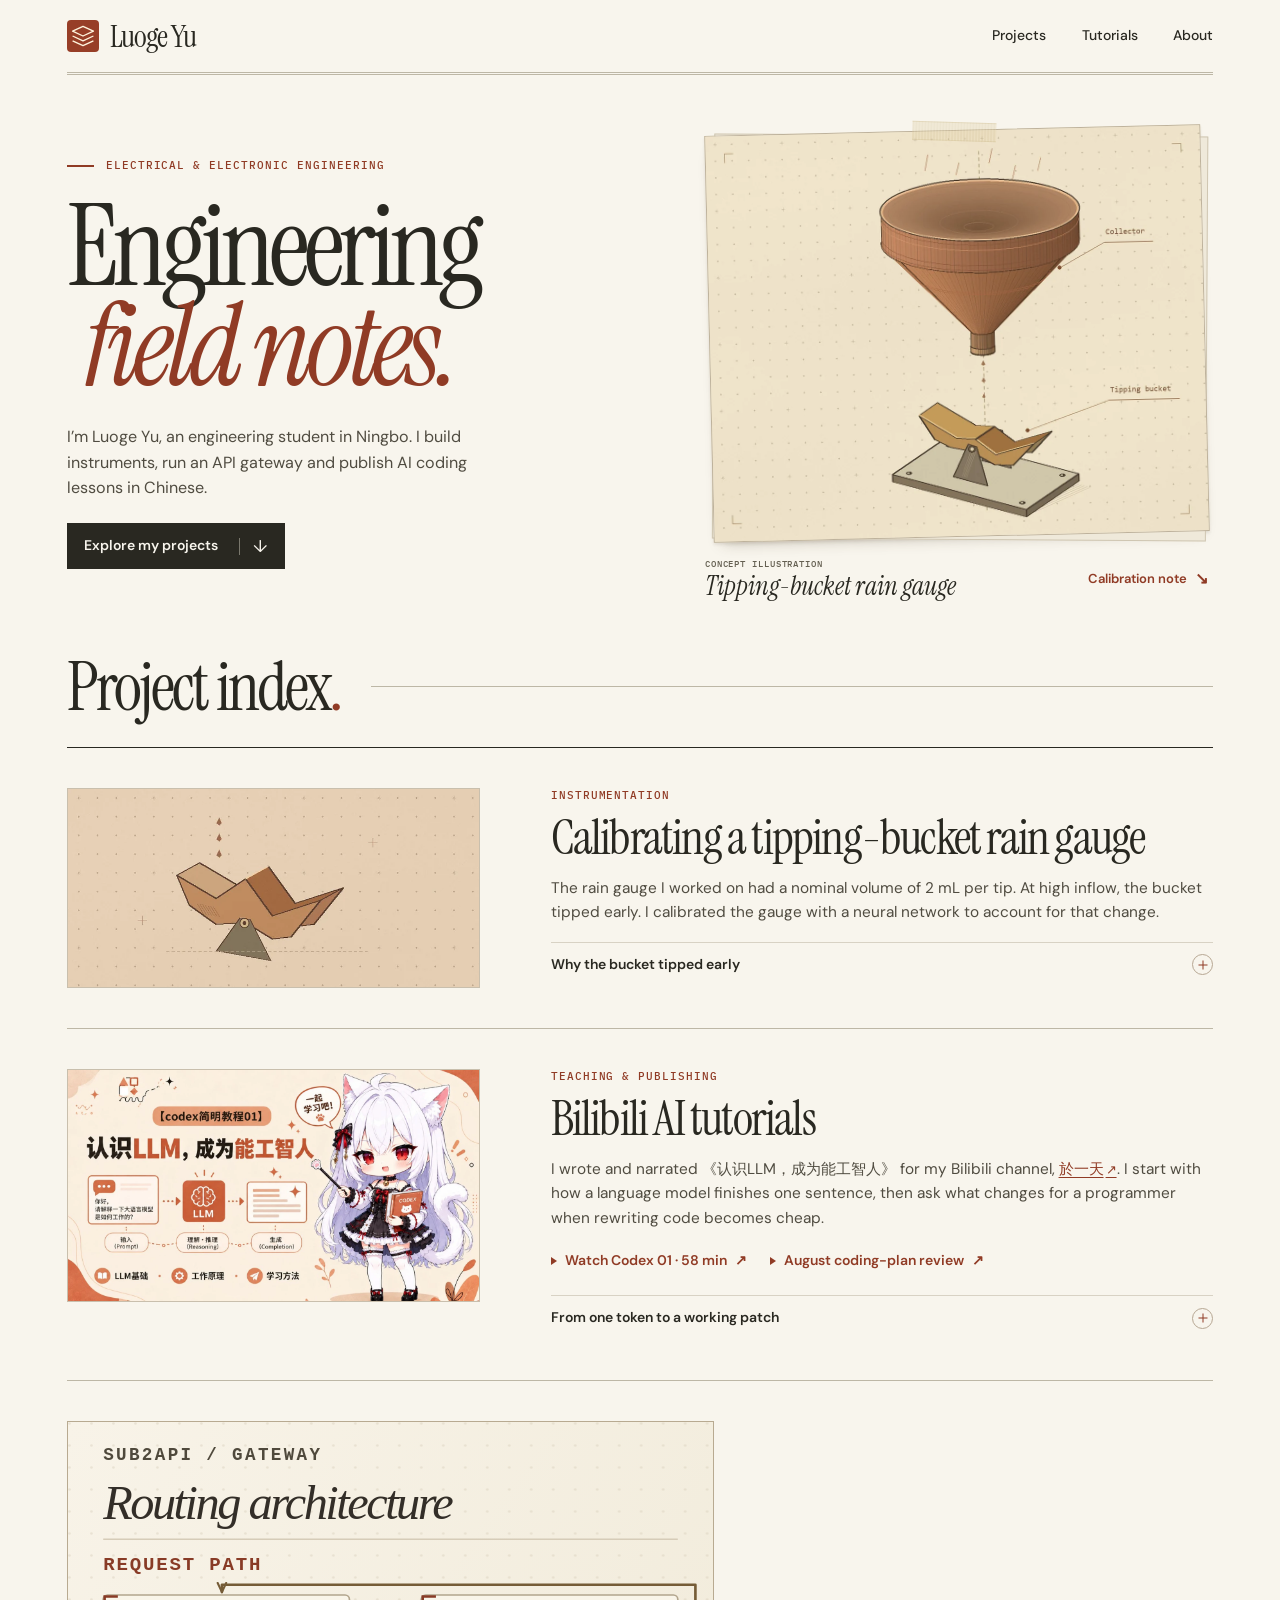
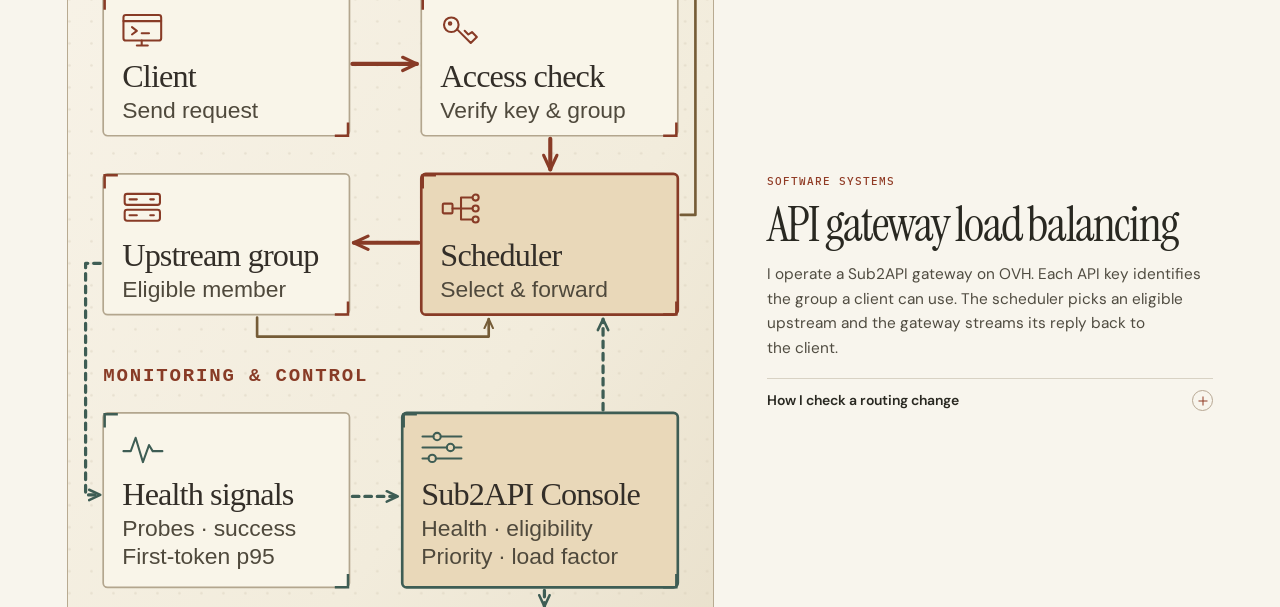
==== commit 900b3400: "Show neural rain-gauge calibration, original LLM lesson art and gateway architecture" ====
--- a/version-1-ai-generated/index.html
+++ b/version-1-ai-generated/index.html
@@ -37,7 +37,7 @@
         </div>
         <figcaption>
           <div><span class="plate-tag">Concept illustration</span><span class="plate-title">Tipping-bucket rain gauge</span></div>
-          <a href="#rain-gauge">Read note <span aria-hidden="true">↘</span></a>
+          <a href="#rain-gauge">Calibration note <span aria-hidden="true">↘</span></a>
         </figcaption>
       </figure>
     </section>
@@ -48,42 +48,52 @@
           <img class="entry-image" src="assets/bucket.webp" width="759" height="366" alt="Concept sketch of the pivoting two-sided bucket.">
           <div class="entry-text">
             <p class="entry-type">Instrumentation</p>
-            <h3>Tipping-bucket rain gauge</h3>
-            <p class="entry-intro">A collector and a pivot turn rainfall into a series of mechanical tips. The count gives the total rainfall depth, and the interval between tips helps estimate the rate.</p>
+            <h3>Calibrating a tipping-bucket rain gauge</h3>
+            <p class="entry-intro">The rain gauge I worked on had a nominal volume of 2 mL per tip. At high inflow, the bucket tipped early. I calibrated the gauge with a neural network to account for that change.</p>
             <details>
-              <summary><span>Read field note</span><span class="toggle" aria-hidden="true"></span></summary>
-              <div class="detail-copy"><p><strong>The mechanism.</strong> Rain enters the collector and fills one side of a pivoting bucket. When the balance shifts, that side empties and the other moves under the collector.</p><p><strong>Reading the tips.</strong> Calibration gives each tip a rainfall depth. If the interval between tips shortens, the same amount of rain is collecting in less time.</p></div>
+              <summary><span>Why the bucket tipped early</span><span class="toggle" aria-hidden="true"></span></summary>
+              <div class="detail-copy">
+                <p>Water from the collector fills one side of a pivoting bucket. When the bucket tips, that side empties and the other takes its place. At high inflow, the momentum of the incoming water pushes the bucket over before it holds the full 2 mL.</p>
+                <p>I collected measurements at different inflow rates and used a neural network to fit the effective volume of a single tip, in millilitres. That volume falls nonlinearly as the flow increases. Using a fixed 2 mL for every count would overestimate the flow. Accounting for the change in volume improved my high-flow estimates.</p>
+              </div>
             </details>
           </div>
         </article>
         <article class="project-entry" id="ai-tutorials">
           <span class="anchor-alias" id="tutorials" aria-hidden="true"></span>
-          <img class="entry-image" src="assets/codex-lesson-cover.webp" width="1000" height="482" loading="lazy" alt="Chinese cover of my introductory Codex lesson on how large language models work.">
+          <a href="https://www.bilibili.com/video/BV1XqbJ6SEme/" aria-label="Watch Codex 01 in Chinese on Bilibili"><img class="entry-image" src="assets/bilibili-codex-01-cover.webp" width="1280" height="720" loading="lazy" alt="Published Codex 01 cover, with a white-haired character pointing to a diagram of how an LLM generates text."></a>
           <div class="entry-text">
             <p class="entry-type">Teaching &amp; publishing</p>
             <h3>Bilibili AI tutorials</h3>
-            <p class="entry-intro">I write and narrate tutorials in Chinese on my Bilibili channel, <a class="channel-link" href="https://space.bilibili.com/3546723368568952" aria-label="Visit my Bilibili channel, 於一天"><span lang="zh-CN">於一天</span><span aria-hidden="true">↗</span></a>. I use worked examples to explain how language models write and what it costs to use them for coding.</p>
+            <p class="entry-intro">I wrote and narrated <span lang="zh-CN">《认识LLM，成为能工智人》</span> for my Bilibili channel, <a class="channel-link" href="https://space.bilibili.com/3546723368568952" aria-label="Visit my Bilibili channel, 於一天"><span lang="zh-CN">於一天</span><span aria-hidden="true">↗</span></a>. I start with how a language model finishes one sentence, then ask what changes for a programmer when rewriting code becomes cheap.</p>
             <ul class="video-links" aria-label="Watch the lessons in Chinese">
-              <li><a href="https://www.bilibili.com/video/BV1XqbJ6SEme/"><span class="play-mark" aria-hidden="true"></span>Codex introduction <span aria-hidden="true">↗</span></a></li>
+              <li><a href="https://www.bilibili.com/video/BV1XqbJ6SEme/"><span class="play-mark" aria-hidden="true"></span>Watch Codex 01 · 58 min <span aria-hidden="true">↗</span></a></li>
               <li><a href="https://www.bilibili.com/video/BV1UbMm6TEtN/"><span class="play-mark" aria-hidden="true"></span>August coding-plan review <span aria-hidden="true">↗</span></a></li>
             </ul>
             <details>
-              <summary><span>Read field note</span><span class="toggle" aria-hidden="true"></span></summary>
+              <summary><span>From one token to a working patch</span><span class="toggle" aria-hidden="true"></span></summary>
               <div class="detail-copy">
-                <p>In my introductory Codex lesson, I start with “The capital of China is…” and show how each new token becomes part of the context for the next prediction. Later, a failing test gives a coding assistant a concrete way to check its work.</p>
-                <p>For my coding-plan comparisons, I put costs on a common scale per million total tokens. I label estimates and check how much of the input came from cache, since that changes the bill.</p>
+                <p><strong>Inside the model.</strong> I use “The capital of China is…” to show how a Transformer maps tokens to vectors and uses attention to weigh the preceding tokens. In the example it selects “Beijing”, adds it to the sentence, then predicts punctuation and an end token. A second diagram uses the similar directions from China to Beijing and Japan to Tokyo to illustrate how embeddings can capture a relationship.</p>
+                <p><strong>Inside a project.</strong> Copying a function takes seconds. Adapting it to a different codebase takes judgment about its callers and tests. I show Codex reading a failing test, editing <code>dates.py</code> and running <code>pytest</code> again. The failure message guides the next edit, and a developer checks whether the fix preserves the public API.</p>
+                <p><strong>The wider view.</strong> A network can distribute the same article to a thousand readers. A model can rewrite it for one reader’s question. I call this the automation of symbolic production and trace it back through earlier shifts in what machines can reproduce. The lesson closes with the role of the person who sets the task and checks the result.</p>
               </div>
             </details>
           </div>
         </article>
         <article class="project-entry" id="api-gateway">
-          <img class="entry-image" src="assets/gateway.webp" width="759" height="366" loading="lazy" alt="Concept diagram showing a gateway connected to three service instances.">
+          <figure class="gateway-figure">
+            <picture>
+              <source media="(max-width: 740px)" srcset="assets/gateway-architecture-mobile.svg" width="440" height="620">
+              <img src="assets/gateway-architecture.svg" width="880" height="486" loading="lazy" alt="Request path from client through API key and group checks to the Sub2API scheduler and an eligible upstream. The reply streams back through the gateway. Active probes, request success and p95 time to first token inform Console settings for eligibility, priority and load factor. The audit log records changes and readback confirms them.">
+            </picture>
+            <figcaption><a href="assets/gateway-architecture.svg">Open full-size diagram <span aria-hidden="true">↗</span></a></figcaption>
+          </figure>
           <div class="entry-text">
             <p class="entry-type">Software systems</p>
             <h3>API gateway load balancing</h3>
-            <p class="entry-intro">I operate a Sub2API gateway on OVH. Upstream health and the wait for the first streamed token help me decide where to send traffic.</p>
+            <p class="entry-intro">I operate a Sub2API gateway on OVH. Each API key identifies the group a client can use. The scheduler picks an eligible upstream and the gateway streams its reply back to the client.</p>
             <details>
-              <summary><span>Read field note</span><span class="toggle" aria-hidden="true"></span></summary>
+              <summary><span>How I check a routing change</span><span class="toggle" aria-hidden="true"></span></summary>
               <div class="detail-copy">
                 <p><strong>When a healthy service feels slow.</strong> An upstream can pass a probe while some users still wait a long time for a streamed reply to begin. Sub2API Console shows probe results alongside request success rates and the 95th percentile of time to first token. That percentile describes the wait near the slow end of observed requests.</p>
                 <p><strong>How traffic moves.</strong> Sub2API forwards each request to an eligible upstream in its group. The console inspects upstream health and manages scheduling eligibility, priority and load factor for the groups under its control. A circuit breaker can take an unhealthy upstream out of rotation.</p>
--- a/version-1-ai-generated/style.css
+++ b/version-1-ai-generated/style.css
@@ -129,6 +129,16 @@
 }
 .anchor-alias { position: absolute; top: 0; left: 0; }
 .entry-image { width: 100%; border: 1px solid #c9bfad; }
+#api-gateway { grid-template-columns: minmax(0, 1.45fr) minmax(0, 1fr); align-items: center; gap: clamp(26px, 4.1vw, 62px); }
+#api-gateway:has(details[open]) { align-items: start; }
+.gateway-figure { min-width: 0; }
+.gateway-figure img { width: 100%; height: auto; border: 1px solid #b8aa91; }
+.gateway-figure figcaption { text-align: right; }
+.gateway-figure a { display: inline-flex; align-items: center; gap: 7px; min-height: 44px; color: var(--rust); font-size: 13px; font-weight: 600; }
+.gateway-figure a:hover { text-decoration: underline; text-underline-offset: .2em; }
+@media (max-width: 1100px) {
+  #api-gateway { grid-template-columns: minmax(0, 1fr); gap: 13px; }
+}
 .entry-text { max-width: 68ch; }
 .entry-type { margin: 0 0 10px; }
 h3 { font-size: clamp(38px, 3.8vw, 56px); letter-spacing: -.037em; line-height: 1.02; text-wrap: balance; }
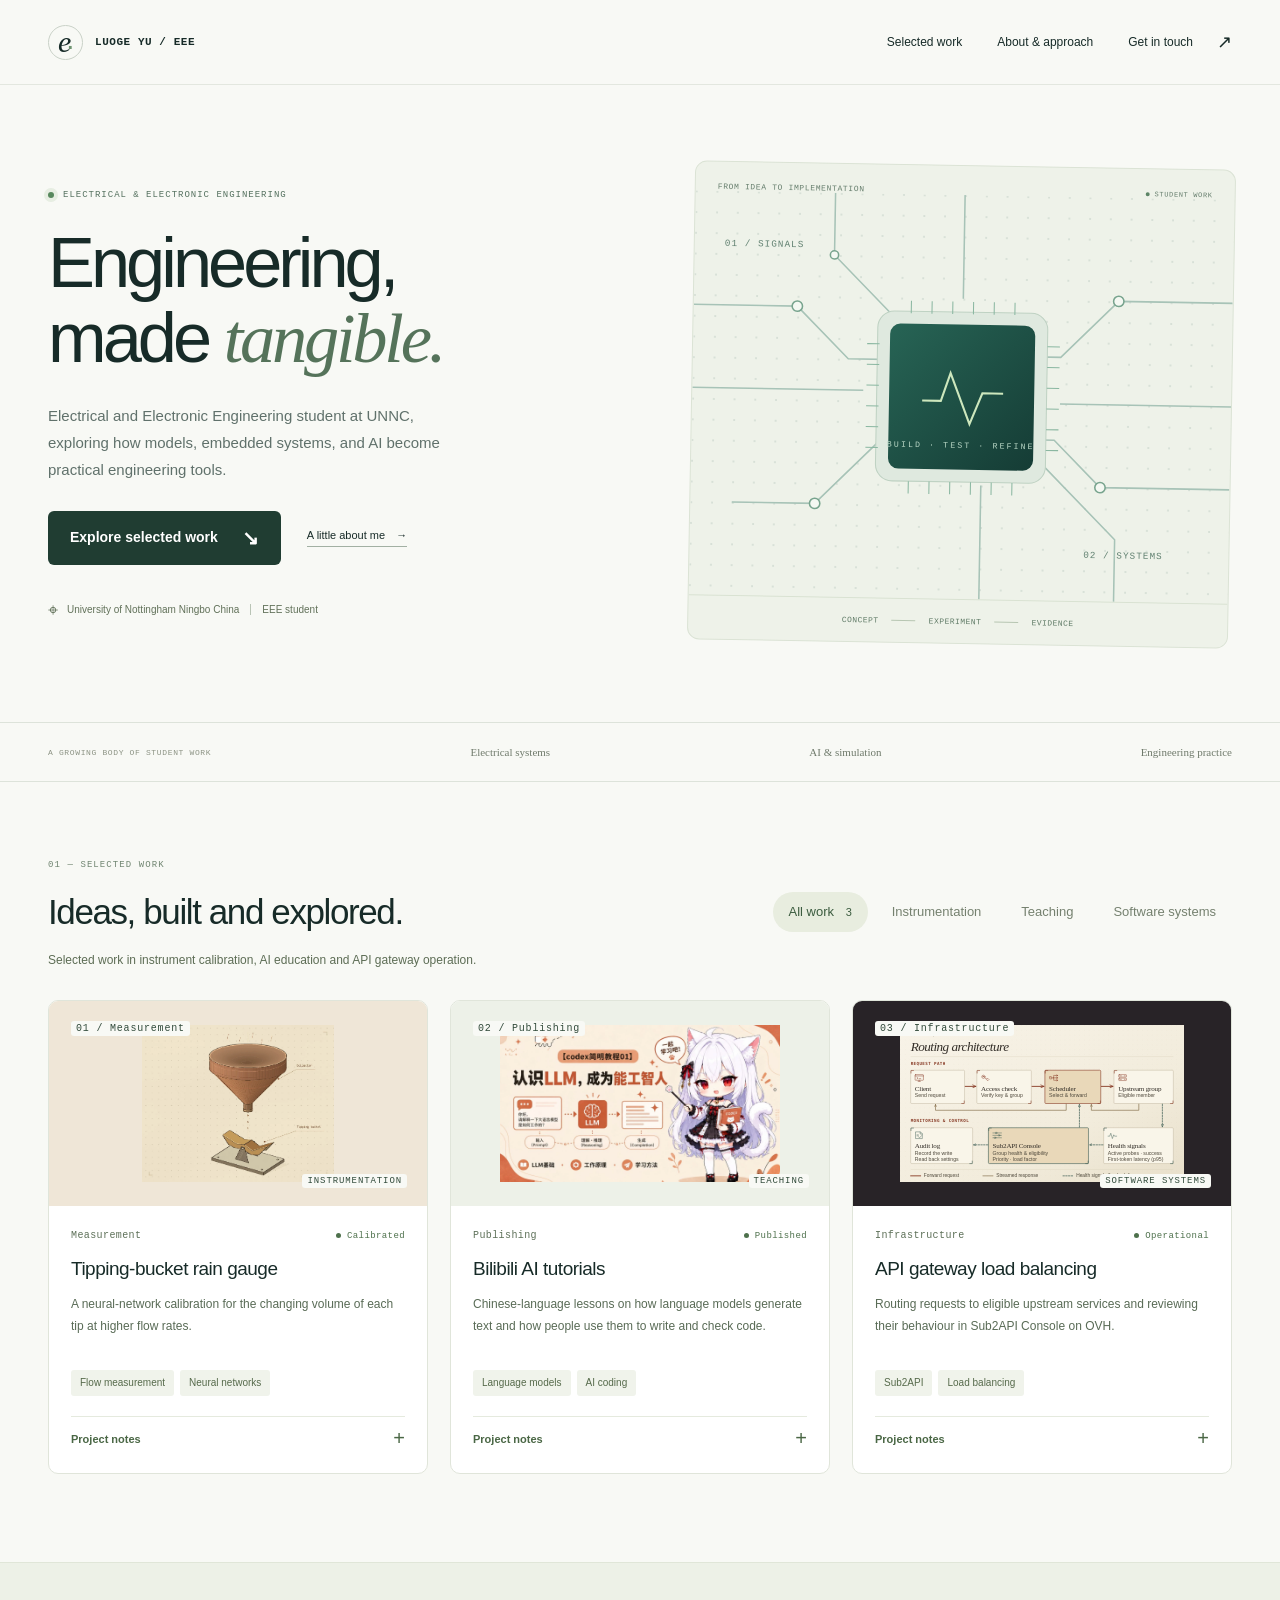
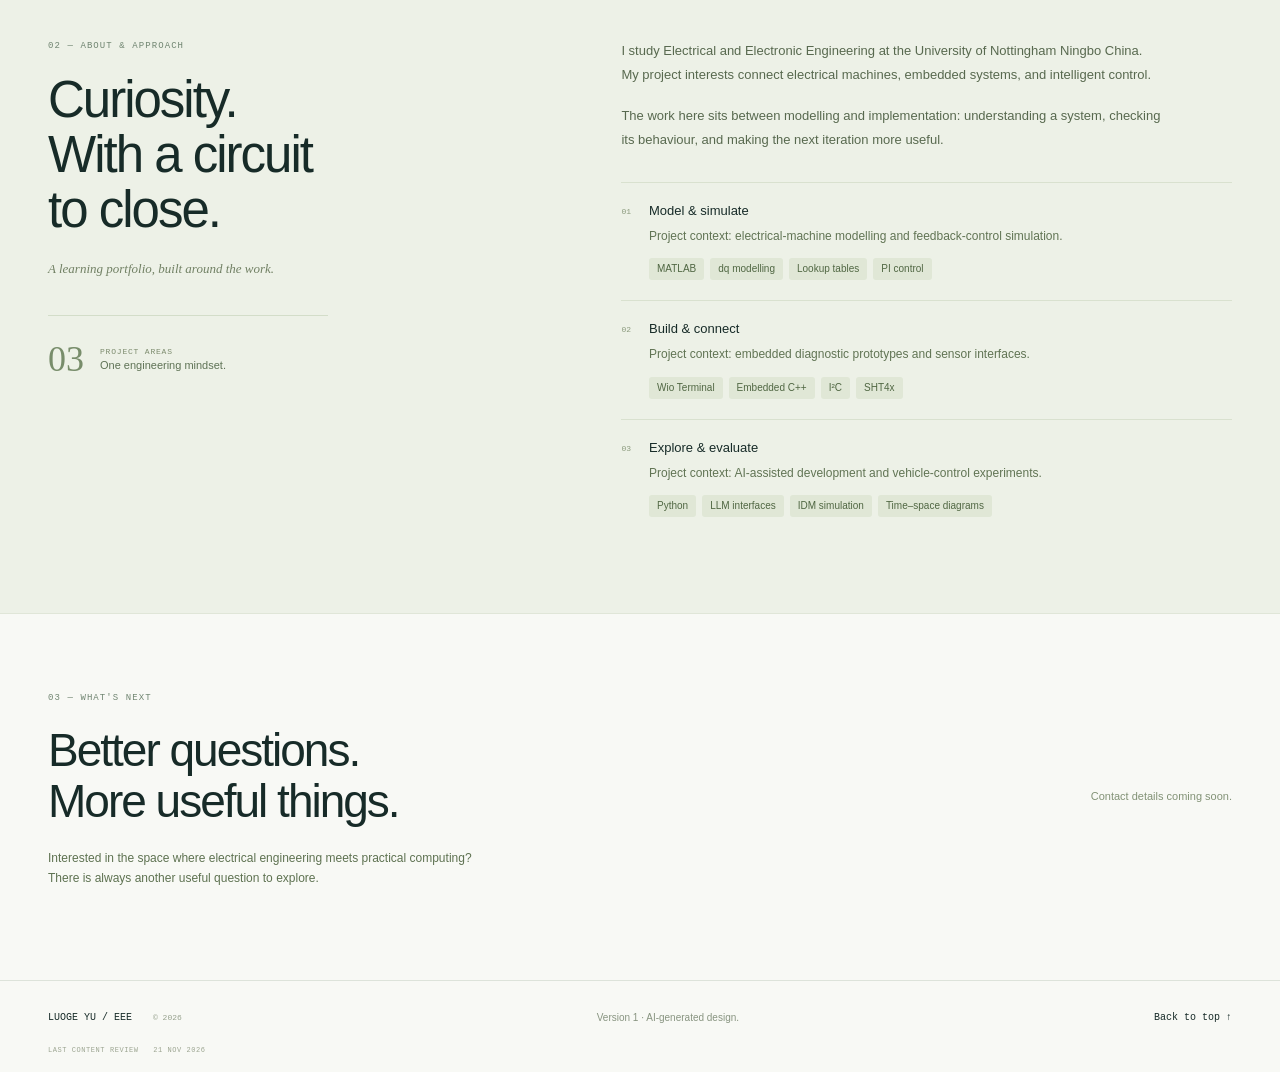
==== commit e89f11ba: "Restore original V1 circuit portfolio with three verified project covers" ====
--- a/version-1-ai-generated/index.html
+++ b/version-1-ai-generated/index.html
@@ -1,116 +1,43 @@
 <!doctype html>
-<html lang="en">
-<head>
-  <meta charset="utf-8">
-  <meta name="robots" content="noindex">
-  <meta name="viewport" content="width=device-width, initial-scale=1">
-  <meta name="theme-color" content="#f8f5ed">
-  <meta name="description" content="Engineering field notes by Luoge Yu, an Electrical and Electronic Engineering student at the University of Nottingham Ningbo China. Explore engineering projects and AI coding tutorials.">
-  <title>Engineering Field Notes · Luoge Yu</title>
-  <link rel="icon" type="image/svg+xml" href="favicon.svg">
-  <link rel="stylesheet" href="style.css">
-  <script src="journal.js" defer></script>
-</head>
-<body>
-  <a class="skip" href="#main">Skip to content</a>
-  <header class="masthead" id="overview">
-    <div class="container masthead-inner">
-      <a href="#overview" class="brand" aria-label="Luoge Yu, home"><span class="brand-mark" aria-hidden="true"></span>Luoge Yu</a>
-      <nav id="main-nav" aria-label="Main navigation">
-        <a href="#work">Projects</a>
-        <a href="#ai-tutorials">Tutorials</a>
-        <a href="#about">About</a>
-      </nav>
-    </div>
-  </header>
-  <main id="main">
-    <section class="container introduction" aria-labelledby="page-title">
-      <div class="intro-copy">
-        <p class="eyebrow"><span class="ink-line" aria-hidden="true"></span> Electrical &amp; electronic engineering</p>
-        <h1 id="page-title">Engineering<br><em>field notes.</em></h1>
-        <p class="lead">I’m Luoge Yu, an engineering student in Ningbo. I build instruments, run an API gateway and publish AI coding lessons in Chinese.</p>
-        <a class="button-primary" href="#work">Explore my projects <span class="button-arrow" aria-hidden="true">↓</span></a>
-      </div>
-      <figure class="featured-plate">
-        <div class="plate-image">
-          <img src="assets/rain-gauge.webp" width="1026" height="842" fetchpriority="high" alt="Exploded concept drawing with a copper-coloured collector above a pivoting bucket.">
-        </div>
-        <figcaption>
-          <div><span class="plate-tag">Concept illustration</span><span class="plate-title">Tipping-bucket rain gauge</span></div>
-          <a href="#rain-gauge">Calibration note <span aria-hidden="true">↘</span></a>
-        </figcaption>
-      </figure>
-    </section>
-    <section class="container work-section" id="work" aria-labelledby="work-heading">
-      <div class="section-heading"><h2 id="work-heading">Project index<span>.</span></h2></div>
-      <div class="project-grid" id="project-grid">
-        <article class="project-entry" id="rain-gauge">
-          <img class="entry-image" src="assets/bucket.webp" width="759" height="366" alt="Concept sketch of the pivoting two-sided bucket.">
-          <div class="entry-text">
-            <p class="entry-type">Instrumentation</p>
-            <h3>Calibrating a tipping-bucket rain gauge</h3>
-            <p class="entry-intro">The rain gauge I worked on had a nominal volume of 2 mL per tip. At high inflow, the bucket tipped early. I calibrated the gauge with a neural network to account for that change.</p>
-            <details>
-              <summary><span>Why the bucket tipped early</span><span class="toggle" aria-hidden="true"></span></summary>
-              <div class="detail-copy">
-                <p>Water from the collector fills one side of a pivoting bucket. When the bucket tips, that side empties and the other takes its place. At high inflow, the momentum of the incoming water pushes the bucket over before it holds the full 2 mL.</p>
-                <p>I collected measurements at different inflow rates and used a neural network to fit the effective volume of a single tip, in millilitres. That volume falls nonlinearly as the flow increases. Using a fixed 2 mL for every count would overestimate the flow. Accounting for the change in volume improved my high-flow estimates.</p>
-              </div>
-            </details>
-          </div>
-        </article>
-        <article class="project-entry" id="ai-tutorials">
-          <span class="anchor-alias" id="tutorials" aria-hidden="true"></span>
-          <a href="https://www.bilibili.com/video/BV1XqbJ6SEme/" aria-label="Watch Codex 01 in Chinese on Bilibili"><img class="entry-image" src="assets/bilibili-codex-01-cover.webp" width="1280" height="720" loading="lazy" alt="Published Codex 01 cover, with a white-haired character pointing to a diagram of how an LLM generates text."></a>
-          <div class="entry-text">
-            <p class="entry-type">Teaching &amp; publishing</p>
-            <h3>Bilibili AI tutorials</h3>
-            <p class="entry-intro">I wrote and narrated <span lang="zh-CN">《认识LLM，成为能工智人》</span> for my Bilibili channel, <a class="channel-link" href="https://space.bilibili.com/3546723368568952" aria-label="Visit my Bilibili channel, 於一天"><span lang="zh-CN">於一天</span><span aria-hidden="true">↗</span></a>. I start with how a language model finishes one sentence, then ask what changes for a programmer when rewriting code becomes cheap.</p>
-            <ul class="video-links" aria-label="Watch the lessons in Chinese">
-              <li><a href="https://www.bilibili.com/video/BV1XqbJ6SEme/"><span class="play-mark" aria-hidden="true"></span>Watch Codex 01 · 58 min <span aria-hidden="true">↗</span></a></li>
-              <li><a href="https://www.bilibili.com/video/BV1UbMm6TEtN/"><span class="play-mark" aria-hidden="true"></span>August coding-plan review <span aria-hidden="true">↗</span></a></li>
-            </ul>
-            <details>
-              <summary><span>From one token to a working patch</span><span class="toggle" aria-hidden="true"></span></summary>
-              <div class="detail-copy">
-                <p><strong>Inside the model.</strong> I use “The capital of China is…” to show how a Transformer maps tokens to vectors and uses attention to weigh the preceding tokens. In the example it selects “Beijing”, adds it to the sentence, then predicts punctuation and an end token. A second diagram uses the similar directions from China to Beijing and Japan to Tokyo to illustrate how embeddings can capture a relationship.</p>
-                <p><strong>Inside a project.</strong> Copying a function takes seconds. Adapting it to a different codebase takes judgment about its callers and tests. I show Codex reading a failing test, editing <code>dates.py</code> and running <code>pytest</code> again. The failure message guides the next edit, and a developer checks whether the fix preserves the public API.</p>
-                <p><strong>The wider view.</strong> A network can distribute the same article to a thousand readers. A model can rewrite it for one reader’s question. I call this the automation of symbolic production and trace it back through earlier shifts in what machines can reproduce. The lesson closes with the role of the person who sets the task and checks the result.</p>
-              </div>
-            </details>
-          </div>
-        </article>
-        <article class="project-entry" id="api-gateway">
-          <figure class="gateway-figure">
-            <picture>
-              <source media="(max-width: 740px)" srcset="assets/gateway-architecture-mobile.svg" width="440" height="620">
-              <img src="assets/gateway-architecture.svg" width="880" height="486" loading="lazy" alt="Request path from client through API key and group checks to the Sub2API scheduler and an eligible upstream. The reply streams back through the gateway. Active probes, request success and p95 time to first token inform Console settings for eligibility, priority and load factor. The audit log records changes and readback confirms them.">
-            </picture>
-            <figcaption><a href="assets/gateway-architecture.svg">Open full-size diagram <span aria-hidden="true">↗</span></a></figcaption>
-          </figure>
-          <div class="entry-text">
-            <p class="entry-type">Software systems</p>
-            <h3>API gateway load balancing</h3>
-            <p class="entry-intro">I operate a Sub2API gateway on OVH. Each API key identifies the group a client can use. The scheduler picks an eligible upstream and the gateway streams its reply back to the client.</p>
-            <details>
-              <summary><span>How I check a routing change</span><span class="toggle" aria-hidden="true"></span></summary>
-              <div class="detail-copy">
-                <p><strong>When a healthy service feels slow.</strong> An upstream can pass a probe while some users still wait a long time for a streamed reply to begin. Sub2API Console shows probe results alongside request success rates and the 95th percentile of time to first token. That percentile describes the wait near the slow end of observed requests.</p>
-                <p><strong>How traffic moves.</strong> Sub2API forwards each request to an eligible upstream in its group. The console inspects upstream health and manages scheduling eligibility, priority and load factor for the groups under its control. A circuit breaker can take an unhealthy upstream out of rotation.</p>
-                <p><strong>Checking a scheduling change.</strong> The console’s audit trail distinguishes a scheduling change that was sent from one confirmed by reading the setting back. Request-level lookup then shows which upstream actually handled a request. Together they show whether the setting took effect and where traffic went.</p>
-              </div>
-            </details>
-          </div>
-        </article>
-      </div>
-    </section>
-    <section class="about-section" id="about" aria-labelledby="about-title">
-      <div class="container about-inner">
-        <div><p class="eyebrow">About the author</p><h2 id="about-title">Luoge Yu<span>.</span></h2></div>
-        <p>I study Electrical and Electronic Engineering at the University of Nottingham Ningbo China. Alongside my hardware and software projects, I make AI coding tutorials.</p>
-      </div>
-    </section>
-  </main>
-  <footer><div class="container footer-inner"><span>Luoge Yu · Engineering field notes</span><a href="#overview">Back to top <span aria-hidden="true">↑</span></a></div></footer>
-</body>
-</html>
+<html lang="en"><head><meta charset="utf-8"><meta name="robots" content="noindex"><meta name="viewport" content="width=device-width,initial-scale=1"><meta name="description" content="An Electrical and Electronic Engineering student project portfolio at the University of Nottingham Ningbo China."><meta name="theme-color" content="#f8f9f5"><title>EEE Portfolio — Engineering, made tangible.</title><link rel="icon" href="favicon.svg" type="image/svg+xml"><link rel="stylesheet" href="base.css"><link rel="stylesheet" href="style.css?v=original-v1"><script type="module" src="portfolio.js"></script></head>
+<body data-version="1"><a class="skip-link" href="#main">Skip to content</a>
+<header class="site-header"><div class="wrap header-inner"><a class="brand" href="#overview" aria-label="Luoge Yu portfolio home"><span class="brand-mark" aria-hidden="true">e<span>·</span></span><span>LUOGE YU / EEE</span></a><button class="menu-toggle" aria-label="Toggle navigation" aria-expanded="false" aria-controls="main-nav"><span></span><span></span></button><nav id="main-nav" class="main-nav" aria-label="Main navigation"><a href="#work">Selected work</a><a href="#about">About & approach</a><a href="#contact" class="nav-contact">Get in touch <span aria-hidden="true">↗</span></a></nav></div></header>
+<main id="main">
+<section class="hero wrap" id="overview"><div class="hero-copy"><div class="eyebrow"><span class="green-dot"></span> ELECTRICAL & ELECTRONIC ENGINEERING</div><h1>Engineering,<br>made <span>tangible.</span></h1><p class="hero-description" data-content="intro">Electrical and Electronic Engineering student at UNNC, exploring how models, embedded systems, and AI become practical engineering tools.</p><div class="hero-actions"><a class="button button-dark" href="#work">Explore selected work <span aria-hidden="true">↘</span></a><a class="subtle-link" href="#about">A little about me <span aria-hidden="true">→</span></a></div><div class="hero-location"><span class="location-icon" aria-hidden="true">⌖</span><span data-content="institution">University of Nottingham Ningbo China</span><span class="location-divider"></span><span data-content="stage">EEE student</span></div></div>
+<div class="hero-visual" aria-label="Abstract engineering schematic: signals, systems and iteration"><div class="schematic-header"><span>FROM IDEA TO IMPLEMENTATION</span><span class="live-dot">STUDENT WORK</span></div><svg viewBox="0 0 520 390" role="img" aria-label="A connected circuit illustration"><defs><pattern id="dots" width="20" height="20" patternUnits="userSpaceOnUse"><circle cx="1" cy="1" r=".75" fill="#b9c9c0"/></pattern><linearGradient id="chip" x1="0" x2="1" y1="0" y2="1"><stop stop-color="#276455"/><stop offset="1" stop-color="#153c35"/></linearGradient></defs><rect width="520" height="390" fill="url(#dots)"/><g stroke="#a7c3b7" stroke-width="1.5" fill="none"><path d="M0 110h100l50 50h70M40 300h80l70-70h45M520 100H410l-55 55h-48M520 280H395l-45-45h-48M260 0v100M280 390V280"/><path d="M0 190h165M520 200H355M135 0v60l65 65M410 390v-60l-70-70"/></g><g fill="#f4f8f2" stroke="#78a48e" stroke-width="1.5"><circle cx="100" cy="110" r="5"/><circle cx="120" cy="300" r="5"/><circle cx="410" cy="100" r="5"/><circle cx="395" cy="280" r="5"/><circle cx="135" cy="60" r="4"/></g><g transform="translate(190 125)"><rect x="-12" y="-12" width="164" height="164" rx="16" fill="#dfe9df" stroke="#bfd2c3"/><rect width="140" height="140" rx="10" fill="url(#chip)"/><g stroke="#8ab7a1" stroke-width="1"><path d="M20-22v12M40-22v12M60-22v12M80-22v12M100-22v12M120-22v12M20 152v12M40 152v12M60 152v12M80 152v12M100 152v12M120 152v12M-22 20h12M-22 40h12M-22 60h12M-22 80h12M-22 100h12M-22 120h12M152 20h12M152 40h12M152 60h12M152 80h12M152 100h12M152 120h12"/></g><path d="M32 74h18l9-27 19 49 12-30h20" stroke="#cde7bd" stroke-width="2" fill="none"/><text x="70" y="119" text-anchor="middle" font-family="Consolas,monospace" font-size="8" letter-spacing="2" fill="#b8d6c5">BUILD · TEST · REFINE</text></g><text x="29" y="53" font-family="Consolas,monospace" font-size="9" letter-spacing="1" fill="#618171">01 / SIGNALS</text><text x="380" y="348" font-family="Consolas,monospace" font-size="9" letter-spacing="1" fill="#618171">02 / SYSTEMS</text></svg><div class="schematic-footer"><span>CONCEPT</span><span class="diagram-line"></span><span>EXPERIMENT</span><span class="diagram-line"></span><span>EVIDENCE</span></div></div>
+</section>
+<div class="discipline-strip"><div class="wrap"><span>A growing body of student work</span><span>Electrical systems</span><span>AI & simulation</span><span>Engineering practice</span></div></div>
+<section class="work-section wrap" id="work"><div class="section-heading"><div><p class="section-kicker">01 — SELECTED WORK</p><h2>Ideas, built and explored.</h2></div><div id="project-filters" class="project-filters" aria-label="Filter projects"></div></div><p class="section-intro" data-content="workIntro">Selected work in instrument calibration, AI education and API gateway operation.</p><div id="results-announcement" class="sr-only" role="status" aria-live="polite"></div><div class="project-grid" id="project-grid">
+<article class="project-card" id="rain-gauge" data-category="Instrumentation">
+  <div class="project-visual project-cover"><img src="assets/rain-gauge.webp" alt="Concept illustration of a tipping-bucket rain gauge." loading="lazy">
+    <span class="visual-index">01 / Measurement</span><span class="visual-type">Instrumentation</span></div>
+  <div class="project-body"><div class="project-meta"><span>Measurement</span><span class="status-dot">Calibrated</span></div>
+    <h3>Tipping-bucket rain gauge</h3><p>A neural-network calibration for the changing volume of each tip at higher flow rates.</p><div class="tags"><span>Flow measurement</span><span>Neural networks</span></div>
+    <details><summary><span>Project notes</span><span class="detail-plus" aria-hidden="true">+</span></summary>
+    <div class="project-details"><h4>Project focus</h4><p>The nominal tipping volume is 2 mL. At high inflow, the momentum of incoming water tips the bucket early. Counting every pulse as 2 mL overestimates the flow.</p><h4>Approach</h4>
+    <ul class="evidence-list"><li>I sampled the gauge at different flow rates and fitted the effective millilitres per tip with a neural network.</li><li>Multiplying the tip rate by the fitted volume accounts for the nonlinear drop in tipping volume and improves the high-flow estimate.</li></ul><div class="project-links"></div></div></details>
+  </div></article>
+<article class="project-card" id="ai-tutorials" data-category="Teaching">
+  <div class="project-visual project-cover"><img src="assets/bilibili-codex-01-cover.webp" alt="Original Bilibili cover for 认识 LLM，成为能工智人." loading="lazy">
+    <span class="visual-index">02 / Publishing</span><span class="visual-type">Teaching</span></div>
+  <div class="project-body"><div class="project-meta"><span>Publishing</span><span class="status-dot">Published</span></div>
+    <h3>Bilibili AI tutorials</h3><p>Chinese-language lessons on how language models generate text and how people use them to write and check code.</p><div class="tags"><span>Language models</span><span>AI coding</span></div>
+    <details><summary><span>Project notes</span><span class="detail-plus" aria-hidden="true">+</span></summary>
+    <div class="project-details"><h4>Project focus</h4><p>In 认识 LLM，成为能工智人, I explain a language model at two scales, from choosing the next token to changing the cost of adapting written work and software.</p><h4>Approach</h4>
+    <ul class="evidence-list"><li>Vectors and attention connect context to the next-token prediction.</li><li>In a coding example, a failing test guides an edit. The developer defines the constraints and checks the result.</li></ul><div class="project-links"><a class="text-link" href="https://www.bilibili.com/video/BV1XqbJ6SEme/">Watch Codex 01 <span aria-hidden="true">↗</span></a><a class="text-link" href="https://www.bilibili.com/video/BV1UbMm6TEtN/">August coding-plan review <span aria-hidden="true">↗</span></a><a class="text-link" href="https://space.bilibili.com/3546723368568952">Bilibili channel <span aria-hidden="true">↗</span></a></div></div></details>
+  </div></article>
+<article class="project-card" id="api-gateway" data-category="Software systems">
+  <div class="project-visual project-cover"><img src="assets/gateway-architecture.svg" alt="Sub2API architecture showing clients, the scheduler, upstream services, telemetry and console feedback." loading="lazy">
+    <span class="visual-index">03 / Infrastructure</span><span class="visual-type">Software systems</span></div>
+  <div class="project-body"><div class="project-meta"><span>Infrastructure</span><span class="status-dot">Operational</span></div>
+    <h3>API gateway load balancing</h3><p>Routing requests to eligible upstream services and reviewing their behaviour in Sub2API Console on OVH.</p><div class="tags"><span>Sub2API</span><span>Load balancing</span></div>
+    <details><summary><span>Project notes</span><span class="detail-plus" aria-hidden="true">+</span></summary>
+    <div class="project-details"><h4>Project focus</h4><p>The gateway checks the client key, selects an eligible upstream within its group and streams the reply back to the client.</p><h4>Approach</h4>
+    <ul class="evidence-list"><li>I review active probes, request success and 95th-percentile time to first token before adjusting priority or load factor.</li><li>The audit log records scheduling changes, and readback confirms which settings took effect.</li></ul><div class="project-links"><a class="text-link" href="assets/gateway-architecture.svg">Open full-size architecture <span aria-hidden="true">↗</span></a></div></div></details>
+  </div></article>
+</div></section>
+<section class="about-section" id="about"><div class="wrap about-grid"><div class="about-heading"><p class="section-kicker">02 — ABOUT & APPROACH</p><h2>Curiosity.<br>With a circuit<br>to close.</h2><p class="about-caption">A learning portfolio, built around the work.</p><div class="about-stamp"><span id="project-count">03</span><div>PROJECT AREAS<br><strong>One engineering mindset.</strong></div></div></div><div class="about-content"><div id="about-copy"><p>I study Electrical and Electronic Engineering at the University of Nottingham Ningbo China. My project interests connect electrical machines, embedded systems, and intelligent control.</p><p>The work here sits between modelling and implementation: understanding a system, checking its behaviour, and making the next iteration more useful.</p></div><div class="skill-groups" id="skill-groups"><article class="skill-group"><span class="skill-number">01</span><div><h3>Model &amp; simulate</h3><p>Project context: electrical-machine modelling and feedback-control simulation.</p><div class="tags"><span>MATLAB</span><span>dq modelling</span><span>Lookup tables</span><span>PI control</span></div></div></article><article class="skill-group"><span class="skill-number">02</span><div><h3>Build &amp; connect</h3><p>Project context: embedded diagnostic prototypes and sensor interfaces.</p><div class="tags"><span>Wio Terminal</span><span>Embedded C++</span><span>I²C</span><span>SHT4x</span></div></div></article><article class="skill-group"><span class="skill-number">03</span><div><h3>Explore &amp; evaluate</h3><p>Project context: AI-assisted development and vehicle-control experiments.</p><div class="tags"><span>Python</span><span>LLM interfaces</span><span>IDM simulation</span><span>Time–space diagrams</span></div></div></article></div></div></div></section>
+<section class="contact-section wrap" id="contact"><div><p class="section-kicker">03 — WHAT'S NEXT</p><h2>Better questions.<br>More useful things.</h2><p data-content="contact.text">Interested in the space where electrical engineering meets practical computing? There is always another useful question to explore.</p></div><div id="contact-links" class="contact-links"><span class="contact-note">Contact details coming soon.</span></div></section>
+</main>
+<footer class="site-footer"><div class="wrap footer-bottom"><div class="footer-brand">LUOGE YU / EEE <span>© 2026</span></div><p class="development-note">Version 1 · AI-generated design.</p><a href="#overview" class="back-top">Back to top ↑</a></div><div class="wrap last-update">LAST CONTENT REVIEW <span id="updated-date">21 NOV 2026</span></div></footer>
+</body></html>
--- a/version-1-ai-generated/base.css
+++ b/version-1-ai-generated/base.css
@@ -0,0 +1,2 @@
+*{box-sizing:border-box}html{scroll-behavior:smooth;scroll-padding-top:100px}body{margin:0}a{color:inherit;text-decoration:none}button,input{font:inherit}button{cursor:pointer}button,a,summary{-webkit-tap-highlight-color:transparent}button:focus-visible,a:focus-visible,summary:focus-visible{outline:3px solid var(--focus,#187c74);outline-offset:5px}button{touch-action:manipulation}img,svg{max-width:100%;display:block}button:disabled{cursor:default}h1,h2,h3,h4,p{margin-top:0}p{line-height:1.7}h1,h2,h3{font-weight:600}button{border:0}section{scroll-margin-top:96px}.skip-link{position:fixed;top:-100px;left:20px;padding:12px 20px;background:#fff;color:#111;z-index:100}.skip-link:focus{top:12px}.sr-only{position:absolute;width:1px;height:1px;padding:0;margin:-1px;overflow:hidden;clip:rect(0,0,0,0);white-space:nowrap;border:0}.wrap{width:min(1240px,calc(100% - 96px));margin:auto}.section-heading{display:flex;align-items:flex-end;justify-content:space-between;gap:32px}.section-heading h2{margin:0}.section-kicker,.eyebrow,.mono,.project-meta,.visual-index,.visual-type,.skill-number{font-family:"Cascadia Code","SFMono-Regular",Consolas,monospace}.button{min-height:48px;display:inline-flex;align-items:center;justify-content:center;gap:24px;padding:15px 22px;border-radius:6px;font-size:14px;font-weight:600;line-height:1.2;transition:transform .2s,background .2s}.button:hover{transform:translateY(-2px)}.button span{font-size:20px}.menu-toggle{display:none}.project-filters{display:flex;gap:8px;flex-wrap:wrap}.filter-button{min-height:40px;padding:10px 16px;font-size:13px;transition:background .2s,color .2s}.filter-button span{padding-left:8px;font-size:11px}.project-grid{display:grid}.project-card[hidden]{display:none}.project-visual{position:relative;overflow:hidden}.project-visual .visual-grid{position:absolute;inset:0;background-image:linear-gradient(90deg,currentColor 1px,transparent 1px),linear-gradient(currentColor 1px,transparent 1px);background-size:28px 28px;opacity:.07}.visual-index{position:absolute;top:20px;left:22px;font-size:10px;letter-spacing:.08em}.visual-type{position:absolute;bottom:18px;right:20px;font-size:9px;letter-spacing:.1em;text-transform:uppercase}.project-meta{display:flex;align-items:center;justify-content:space-between;gap:12px;font-size:10px;letter-spacing:.04em}.status-dot{display:inline-flex;align-items:center;gap:6px}.status-dot:before{content:"";width:5px;height:5px;border-radius:50%;background:currentColor}.tags{display:flex;flex-wrap:wrap;gap:6px}.tags span{font-size:10px;line-height:1.2;padding:7px 9px;border-radius:3px}details{margin-top:24px}summary{display:flex;align-items:center;justify-content:space-between;list-style:none;cursor:pointer;font-size:12px;font-weight:600;min-height:44px}summary::-webkit-details-marker{display:none}.detail-plus{font-size:20px;font-weight:300;transition:transform .2s}details[open] .detail-plus{transform:rotate(45deg)}.project-details{padding:16px 0 4px}.project-details h4{font-size:10px;letter-spacing:.08em;text-transform:uppercase;margin-bottom:8px}.project-details p,.evidence-list{font-size:12px;line-height:1.8}.evidence-list{padding-left:17px;margin:0 0 18px}.evidence-list li+li{margin-top:6px}.text-link{font-size:12px;font-weight:600;border-bottom:1px solid currentColor;padding-bottom:4px}.project-links{display:flex;gap:20px;flex-wrap:wrap}.load-error{padding:32px;border:1px solid currentColor;grid-column:1/-1}.contact-note{font-size:13px;line-height:1.7;opacity:.75}.footer-bottom{display:flex;justify-content:space-between;gap:24px;align-items:center}.footer-bottom p{margin:0}.development-note{font-size:10px;line-height:1.7;opacity:.75;max-width:600px}.art-circuit:before{content:"";position:absolute;inset:28% 30%;border:1px solid currentColor;border-radius:8px;box-shadow:0 0 0 10px #ffffff22,0 0 0 22px #ffffff11;transform:rotate(-12deg)}.art-circuit:after{content:"";position:absolute;width:140px;height:1px;background:currentColor;left:25%;top:50%;transform:rotate(-12deg);box-shadow:0 -30px 0 currentColor,0 30px 0 currentColor;opacity:.5}.art-trajectory{position:absolute;inset:0;background:repeating-linear-gradient(116deg,transparent 0 25px,currentColor 26px 27px,transparent 28px 50px);clip-path:polygon(18% 95%,60% 0,88% 0,40% 95%);opacity:.45}.art-signal{position:absolute;inset:0}.art-signal:before,.art-signal:after{content:"";position:absolute;left:20%;width:60%;height:30%;border:1px solid currentColor;border-radius:50%;transform:skewY(-18deg)}.art-signal:before{top:24%}.art-signal:after{top:44%;opacity:.5}.art-web:before{content:"";position:absolute;inset:22% 20%;border:1px solid currentColor;border-radius:6px;background:linear-gradient(90deg,transparent 55%,currentColor 55%,currentColor 55.5%,transparent 55.5%);box-shadow:14px 14px 0 #ffffff20;transform:rotate(-6deg)}.art-web:after{content:"";position:absolute;left:26%;top:40%;width:25%;height:3px;background:currentColor;box-shadow:0 11px 0 currentColor,0 22px 0 currentColor;transform:rotate(-6deg);opacity:.6}@media(max-width:1000px){.wrap{width:calc(100% - 56px)}}@media(max-width:700px){html{scroll-padding-top:82px}.wrap{width:calc(100% - 40px)}.menu-toggle{display:flex;flex-direction:column;gap:5px;align-items:center;justify-content:center;width:44px;height:44px;border-radius:4px;background:transparent;color:inherit}.menu-toggle span{height:1px;width:19px;background:currentColor}.main-nav{display:none!important;position:absolute;top:calc(100% - 1px);left:0;right:0;flex-direction:column;align-items:stretch!important;gap:0!important;padding:16px 20px;background:var(--nav-background);border-bottom:1px solid var(--line)}.main-nav.is-open{display:flex!important}.main-nav a{padding:14px 0!important}.section-heading{display:block}.project-grid{grid-template-columns:1fr!important}.footer-bottom{align-items:flex-start;flex-direction:column}.section-heading .project-filters{margin-top:24px}.button{min-height:48px}.development-note{font-size:10px}}@media(prefers-reduced-motion:reduce){html{scroll-behavior:auto}*,*:before,*:after{animation:none!important;transition:none!important}}
+
--- a/version-1-ai-generated/style.css
+++ b/version-1-ai-generated/style.css
@@ -1,208 +1,9 @@
-@font-face {
-  font-family: "DM Sans";
-  src: url("assets/fonts/dmsans.woff2") format("woff2");
-  font-style: normal;
-  font-weight: 400 700;
-  font-display: swap;
-}
-@font-face {
-  font-family: "Instrument Serif";
-  src: url("assets/fonts/instrumentserif.woff2") format("woff2");
-  font-weight: 400;
-  font-style: normal;
-  font-display: swap;
-}
-@font-face {
-  font-family: "Instrument Serif";
-  src: url("assets/fonts/instrumentserif-italic.woff2") format("woff2");
-  font-weight: 400;
-  font-style: italic;
-  font-display: swap;
-}
-@font-face {
-  font-family: "IBM Plex Mono";
-  src: url("assets/fonts/ibmplexmono.woff2") format("woff2");
-  font-style: normal;
-  font-weight: 500;
-  font-display: swap;
-}
+:root{--ink:#172b28;--muted:#60716b;--green:#35634c;--accent:#d4e6bc;--line:#dde3da;--nav-background:#f8f9f5;--focus:#26735c}body{font-family:Arial,"Helvetica Neue",sans-serif;background:#f8f9f5;color:var(--ink);-webkit-font-smoothing:antialiased}.site-header{position:sticky;top:0;z-index:20;background:#f8f9f5ed;border-bottom:1px solid #e3e7df;backdrop-filter:blur(16px)}.header-inner{height:84px;display:flex;align-items:center;justify-content:space-between}.brand{display:flex;align-items:center;gap:12px;font-family:Consolas,monospace;font-size:11px;font-weight:700;letter-spacing:.05em}.brand-mark{display:flex;align-items:center;justify-content:center;border:1px solid #c9d1c7;border-radius:50%;width:35px;height:35px;font:italic 30px Georgia,serif;letter-spacing:-4px;padding-right:4px}.brand-mark span{font:700 20px Arial;color:#6f9471;position:relative;top:5px}.main-nav{display:flex;align-items:center;gap:35px;font-size:12px}.main-nav a{padding:8px 0;transition:color .2s}.main-nav a:hover,.main-nav a.current{color:#3f795b}.nav-contact{display:flex;align-items:center;gap:24px}.nav-contact span{font-size:18px}.hero{display:grid;grid-template-columns:1.1fr 1fr;gap:48px;align-items:center;padding-top:80px;padding-bottom:78px}.eyebrow{display:flex;align-items:center;gap:9px;color:#55715f;font-size:9px;letter-spacing:.11em;margin-bottom:26px}.green-dot{width:6px;height:6px;background:#58885d;border-radius:50%;box-shadow:0 0 0 4px #e7eee2}.hero h1{font-size:clamp(48px,5.5vw,76px);line-height:1.06;letter-spacing:-4px;margin:0 0 26px;font-weight:500}.hero h1>span{font-family:Georgia,"Times New Roman",serif;font-style:italic;color:#55735a;letter-spacing:-3.2px}.hero-description{font-size:15px;line-height:1.8;color:var(--muted);max-width:405px;margin-bottom:28px}.hero-actions{display:flex;align-items:center;gap:26px}.button-dark{background:#203d32;color:#fff}.button-dark:hover{background:#365c48}.subtle-link{font-size:11px;border-bottom:1px solid #a2b0a3;padding-bottom:5px}.subtle-link span{padding-left:8px}.hero-location{display:flex;align-items:center;gap:9px;flex-wrap:wrap;font-size:9px;color:#778377;margin-top:36px}.location-icon{font-size:18px;line-height:1}.location-divider{width:1px;height:11px;background:#b9c4b5;margin:0 2px}.hero-visual{background:#eef2e9;border:1px solid #dbe3d5;border-radius:12px;overflow:hidden;transform:rotate(1deg)}.hero-visual svg{width:100%}.schematic-header{display:flex;align-items:center;justify-content:space-between;gap:16px;padding:20px 22px 0;font-family:Consolas,monospace;font-size:8px;letter-spacing:.08em;color:#667e6d}.live-dot{display:flex;align-items:center;gap:5px;font-size:7px}.live-dot:before{content:"";height:4px;width:4px;border-radius:50%;background:#5c8566}.schematic-footer{display:flex;gap:13px;align-items:center;justify-content:center;border-top:1px solid #d9e2d2;padding:17px;font:8px Consolas,monospace;letter-spacing:.06em;color:#617c68}.diagram-line{height:1px;width:24px;background:#b7c6b2}.discipline-strip{border-top:1px solid var(--line);border-bottom:1px solid var(--line)}.discipline-strip .wrap{display:flex;justify-content:space-between;gap:24px;align-items:center;padding:23px 0}.discipline-strip span{font:11px Georgia,serif;color:#6f7a6b}.discipline-strip span:first-child{font:8px Consolas,monospace;text-transform:uppercase;letter-spacing:.08em;color:#8c9384}.work-section{padding-top:76px;padding-bottom:88px}.section-kicker{font-size:9px;letter-spacing:.12em;color:#708571;margin-bottom:18px}.section-heading h2,.contact-section h2{font-size:35px;line-height:1.15;letter-spacing:-1.4px;font-weight:500}.section-intro{font-size:12px;color:var(--muted);margin:18px 0 30px;max-width:560px}.filter-button{border-radius:25px;background:transparent;color:#75816f}.filter-button.active{background:#e8eddf;color:#3b5c3f}.filter-button:hover{background:#edf0e7}.project-grid{grid-template-columns:repeat(3,minmax(0,1fr));gap:22px}.project-card{background:#fff;border:1px solid #e0e5da;border-radius:10px;overflow:hidden;align-self:start;transition:transform .25s,border-color .25s}.project-card:hover{transform:translateY(-4px);border-color:#b6c8ae}.project-visual{height:205px}.visual-circuit{background:#dde7dc;color:#668c6a}.visual-trajectory{background:#e2e6f0;color:#7a85aa}.visual-signal{background:#ede5dc;color:#a78b6b}.visual-web{background:#dfeae5;color:#71968a}.project-body{padding:24px 22px 12px}.project-meta{color:#7d8a7a;margin-bottom:16px;font-size:9px}.status-dot{color:#698567;font-size:8px}.project-body h3{font-size:19px;line-height:1.25;letter-spacing:-.5px;margin-bottom:12px;font-weight:500}.project-body>p{font-size:11px;line-height:1.85;color:#758072;min-height:61px;margin-bottom:16px}.tags span{background:#f0f3eb;color:#6b7a60}.project-body details{border-top:1px solid #e5eade;margin-top:20px}.project-body summary{color:#4a6745}.project-details{color:#6b7865}.project-details h4{color:#3f5b3c}.project-details p{font-size:11px}.evidence-list{font-size:11px}.about-section{background:#edf1e7;border-top:1px solid #e0e6d8;border-bottom:1px solid #e0e6d8;padding:76px 0}.about-grid{display:grid;grid-template-columns:.95fr 1.2fr;gap:90px}.about-heading h2{font-size:51px;line-height:1.08;letter-spacing:-2px;font-weight:500;margin-bottom:24px}.about-caption{font:italic 13px Georgia,serif;color:#718064}.about-stamp{display:flex;gap:16px;align-items:center;border-top:1px solid #d3ddc9;max-width:280px;margin-top:38px;padding-top:22px}.about-stamp>span{font:36px Georgia,serif;color:#788d6b}.about-stamp>div{font:8px Consolas,monospace;line-height:1.8;letter-spacing:.1em;color:#7c8b6d}.about-stamp strong{font:11px Arial,sans-serif;letter-spacing:0;font-weight:400;color:#5e7255}.about-content>div:first-child>p{font-size:13px;color:#5e6d56;max-width:540px;margin-bottom:17px;line-height:1.85}.skill-groups{margin-top:30px}.skill-group{display:flex;gap:18px;padding:20px 0;border-top:1px solid #d9e1cf}.skill-number{font-size:8px;color:#8b9a7d;padding-top:4px}.skill-group h3{font-size:13px;font-weight:500;margin-bottom:8px}.skill-group p{font-size:11px;color:#7c8a70;margin-bottom:12px}.skill-group .tags span{background:#e0e7d6;color:#718061;padding:5px 8px;font-size:9px}.contact-section{display:flex;justify-content:space-between;align-items:center;gap:60px;padding-top:77px;padding-bottom:80px}.contact-section h2{font-size:46px;line-height:1.12;letter-spacing:-2px;margin-bottom:20px}.contact-section p:not(.section-kicker){font-size:12px;color:#77836d;max-width:430px}.contact-links{max-width:285px}.contact-note{color:#728167}.site-footer{border-top:1px solid var(--line);padding:28px 0 18px}.footer-brand{font:9px Consolas,monospace;white-space:nowrap}.footer-brand>span{margin-left:15px;color:#95a08c;font-size:8px}.development-note{color:#7e8874;font-size:8px}.back-top{font:9px Consolas,monospace;white-space:nowrap}.last-update{margin-top:20px;color:#9ca591;font:7px Consolas,monospace;letter-spacing:.08em}.last-update span{padding-left:10px}@media(min-width:1500px){.hero{padding-top:100px;padding-bottom:100px}}@media(max-width:1050px){.hero{gap:25px;padding-top:55px;padding-bottom:55px}.hero h1{font-size:58px}.hero-actions{gap:16px}.subtle-link{font-size:10px}.button{font-size:12px;padding:14px 17px;gap:12px}.project-grid{gap:16px}.project-body{padding:20px 17px 10px}.project-meta{font-size:8px}.project-body h3{font-size:17px}.about-grid{gap:55px}.section-heading h2{font-size:31px}.filter-button{font-size:11px;padding:8px 11px}.hero-location{font-size:8px}.schematic-header{font-size:6px}}@media(max-width:700px){.header-inner{height:70px}.brand{font-size:10px}.hero{grid-template-columns:1fr;padding-top:45px;padding-bottom:45px;gap:40px}.hero h1{font-size:57px;letter-spacing:-3px}.hero-description{font-size:14px;max-width:360px}.hero-actions{gap:24px}.hero-location{font-size:8px;gap:6px;margin-top:28px}.hero-visual{max-width:440px;width:100%;justify-self:center;transform:none}.schematic-header{font-size:7px}.discipline-strip .wrap{flex-wrap:wrap;gap:16px;padding:19px 0}.discipline-strip span:first-child{flex-basis:100%;font-size:7px}.discipline-strip span{font-size:10px}.work-section{padding:48px 0}.section-kicker{font-size:8px;margin-bottom:15px}.section-heading h2{font-size:30px}.section-intro{font-size:11px;margin-top:18px}.project-grid{gap:24px}.project-visual{height:230px}.project-body{padding:24px 23px 12px}.project-body h3{font-size:23px}.project-body>p{min-height:0;font-size:12px}.project-meta{font-size:10px}.status-dot{font-size:9px}.tags span{font-size:10px}.project-body details{margin-top:22px}.about-section{padding:50px 0}.about-grid{grid-template-columns:1fr;gap:40px}.about-heading h2{font-size:47px}.about-caption{font-size:12px}.about-stamp{margin-top:26px}.about-content>div:first-child>p{font-size:13px}.skill-group p{font-size:11px}.contact-section{padding:50px 0;display:block}.contact-section h2{font-size:40px}.contact-links{margin-top:25px}.site-footer{padding-top:24px}.footer-bottom{gap:20px}.development-note{max-width:330px;font-size:9px}.back-top{font-size:10px}.last-update{font-size:7px}.button{font-size:12px}}
+:is(.project-body>p,.project-details p,.evidence-list){font-size:12px;color:#596b56}.project-meta{font-size:10px;color:#5d7058}.status-dot{font-size:9px;color:#4e714c}.tags span{font-size:10px;color:#566a4b}.project-details h4{font-size:10px}.project-body summary{font-size:11px}.hero-location{font-size:10px;color:#617159}.main-nav{font-size:12px}.section-intro{font-size:12px;color:#5d6d55}.about-content>div:first-child>p{color:#58694f}.skill-group p{font-size:12px;color:#617454}.skill-group .tags span{font-size:10px;color:#506743}.contact-section p:not(.section-kicker){font-size:12px;color:#5e7251}.contact-note{font-size:11px;color:#5b704c}.development-note{font-size:10px;color:#63735a}.footer-brand{font-size:10px}.back-top{font-size:10px}@media(max-width:700px){.hero-location{font-size:9px}.project-body>p,.project-details p,.evidence-list{font-size:12px}.project-meta{font-size:10px}.status-dot{font-size:9px}.skill-group p{font-size:12px}.development-note{font-size:10px}.contact-note{font-size:11px}}
 
-:root {
-  --paper: #f8f5ed;
-  --ink: #292821;
-  --body-ink: #504c41;
-  --rule: #bdb7a6;
-  --soft-rule: #d8d2c4;
-  --rust: #903b25;
-  --serif: "Instrument Serif", Georgia, serif;
-  --sans: "DM Sans", Arial, sans-serif;
-  --mono: "IBM Plex Mono", Consolas, monospace;
-}
-
-* { box-sizing: border-box; }
-html { scroll-behavior: smooth; scroll-padding-top: 18px; }
-body { margin: 0; color: var(--ink); background: var(--paper); font: 400 16px/1.55 var(--sans); }
-img { display: block; height: auto; max-width: 100%; }
-a { color: inherit; text-decoration: none; }
-a:focus-visible, summary:focus-visible { outline: 3px solid #246b79; outline-offset: 4px; }
-h1, h2, h3, p, figure { margin: 0; }
-h1, h2, h3 { font-family: var(--serif); font-weight: 400; line-height: 1; }
-.container { width: min(1232px, calc(100% - clamp(40px, 10.4vw, 156px))); margin-inline: auto; }
-.skip { position: absolute; left: 18px; top: -100px; z-index: 3; padding: 10px 16px; background: var(--ink); color: white; }
-.skip:focus { top: 12px; }
-
-.masthead-inner, .footer-inner { display: flex; justify-content: space-between; align-items: center; gap: 20px; }
-.masthead-inner { min-height: 75px; border-bottom: 3px double var(--rule); }
-.brand { display: inline-flex; align-items: center; flex-shrink: 0; gap: 11px; font: 400 31px/1 var(--serif); letter-spacing: -.035em; }
-.brand-mark { width: 32px; height: 32px; background: url("favicon.svg") center / cover no-repeat; }
-nav { display: flex; align-items: center; gap: clamp(18px, 2.8vw, 40px); }
-nav a, .footer-inner a { display: inline-flex; align-items: center; min-height: 44px; font-size: 14px; font-weight: 500; }
-nav a:hover, .footer-inner a:hover, .featured-plate a:hover { color: var(--rust); text-decoration: underline; text-underline-offset: .24em; }
-
-.introduction {
-  display: grid;
-  grid-template-columns: 1fr .94fr;
-  align-items: center;
-  gap: clamp(42px, 6.8vw, 106px);
-  padding-block: clamp(40px, 4vw, 62px) clamp(46px, 4.1vw, 68px);
-}
-.intro-copy, .featured-plate { min-width: 0; }
-.eyebrow, .plate-tag, .entry-type {
-  font: 500 11px/1.4 var(--mono);
-  letter-spacing: .09em;
-  text-transform: uppercase;
-  color: var(--rust);
-}
-.eyebrow { display: flex; align-items: center; gap: 12px; }
-.ink-line { flex: 0 0 27px; height: 2px; background: var(--rust); }
-h1 { font-size: clamp(80px, 8.95vw, 134px); line-height: .88; letter-spacing: -.052em; margin: 23px 0 26px; }
-h1 em { display: inline-block; margin-left: .14em; color: var(--rust); font-weight: 400; }
-.lead { max-width: 37ch; color: var(--body-ink); font-size: clamp(16px, 1.26vw, 19px); line-height: 1.57; text-wrap: pretty; }
-.button-primary { display: inline-flex; align-items: center; gap: 21px; min-height: 46px; margin-top: 23px; padding: 0 16px; border: 1px solid var(--ink); background: var(--ink); color: var(--paper); font-size: 14px; font-weight: 600; }
-.button-primary:hover { background: var(--rust); border-color: var(--rust); }
-.button-arrow { padding-left: 13px; border-left: 1px solid #79776c; font: 17px/1 var(--sans); }
-
-.featured-plate { padding-inline: 5px; }
-.plate-image {
-  isolation: isolate;
-  position: relative;
-  margin: 4px 4px 0;
-  transform: rotate(-1.35deg);
-  background: #ece5cf;
-  box-shadow: 0 2px 3px #4d3d251b, 0 9px 15px -10px #4d3d2560;
-}
-.plate-image::before { content: ""; position: absolute; inset: 1px; z-index: -1; transform: translate(3px, 4px) rotate(1.7deg); border: 1px solid #cfc6b2; background: #efe9da; }
-.plate-image::after {
-  content: "";
-  position: absolute;
-  left: 42%;
-  top: -8px;
-  width: 17%;
-  height: 17px;
-  transform: rotate(3deg);
-  background: repeating-linear-gradient(90deg, #d5c49755 0 2px, #e8d9b45c 2px 3px);
-  border-block: 1px solid #cdbb8d55;
-}
-.plate-image img { width: 100%; border: 1px solid #beb29c; }
-.featured-plate figcaption { margin-top: 20px; display: flex; align-items: center; justify-content: space-between; gap: 12px; }
-.plate-tag { display: block; font-size: 9px; letter-spacing: .1em; color: #645f51; }
-.plate-title { display: block; margin-top: 3px; font: italic clamp(24px, 2vw, 30px)/1.08 var(--serif); }
-.featured-plate a, .footer-inner a { display: inline-flex; align-items: center; gap: 8px; min-height: 44px; white-space: nowrap; }
-.featured-plate a { color: var(--rust); font-size: 13px; font-weight: 600; }
-.featured-plate a span { font-size: 16px; }
-
-.work-section { padding-block: 0 clamp(50px, 5vw, 75px); }
-.section-heading { display: flex; align-items: center; gap: clamp(18px, 2.4vw, 36px); margin-bottom: clamp(20px, 2.1vw, 32px); }
-.section-heading::after { content: ""; flex: 1; height: 1px; background: var(--rule); }
-h2 { line-height: .98; font-size: clamp(52px, 5.3vw, 80px); letter-spacing: -.045em; }
-h2 > span { color: var(--rust); }
-
-.project-grid { border-top: 1px solid var(--ink); }
-.project-entry {
-  display: grid;
-  grid-template-columns: minmax(0, .78fr) minmax(0, 1.25fr);
-  align-items: start;
-  gap: clamp(34px, 5.5vw, 82px);
-  padding-block: clamp(26px, 3.1vw, 46px);
-  border-bottom: 1px solid var(--rule);
-  position: relative;
-}
-.anchor-alias { position: absolute; top: 0; left: 0; }
-.entry-image { width: 100%; border: 1px solid #c9bfad; }
-#api-gateway { grid-template-columns: minmax(0, 1.45fr) minmax(0, 1fr); align-items: center; gap: clamp(26px, 4.1vw, 62px); }
-#api-gateway:has(details[open]) { align-items: start; }
-.gateway-figure { min-width: 0; }
-.gateway-figure img { width: 100%; height: auto; border: 1px solid #b8aa91; }
-.gateway-figure figcaption { text-align: right; }
-.gateway-figure a { display: inline-flex; align-items: center; gap: 7px; min-height: 44px; color: var(--rust); font-size: 13px; font-weight: 600; }
-.gateway-figure a:hover { text-decoration: underline; text-underline-offset: .2em; }
-@media (max-width: 1100px) {
-  #api-gateway { grid-template-columns: minmax(0, 1fr); gap: 13px; }
-}
-.entry-text { max-width: 68ch; }
-.entry-type { margin: 0 0 10px; }
-h3 { font-size: clamp(38px, 3.8vw, 56px); letter-spacing: -.037em; line-height: 1.02; text-wrap: balance; }
-.entry-intro { margin: 13px 0 17px; font-size: clamp(15px, 1.2vw, 17px); line-height: 1.6; color: var(--body-ink); text-wrap: pretty; }
-details { border-top: 1px solid var(--soft-rule); }
-summary { display: flex; justify-content: space-between; align-items: center; gap: 12px; min-height: 44px; padding-block: 8px; cursor: pointer; font-size: 14px; font-weight: 600; list-style: none; }
-summary::-webkit-details-marker { display: none; }
-summary:hover, details[open] > summary { color: var(--rust); }
-.toggle { position: relative; width: 21px; height: 21px; flex-shrink: 0; color: var(--rust); border: 1px solid #b7a793; border-radius: 50%; }
-.toggle::before, .toggle::after { position: absolute; inset: 50% auto auto 50%; width: 9px; height: 1px; content: ""; background: currentColor; transform: translate(-50%, -50%); }
-.toggle::after { transform: translate(-50%, -50%) rotate(90deg); }
-details[open] > summary .toggle::after { display: none; }
-.detail-copy { border-left: 2px solid #bf9177; margin: 5px 0 3px; padding: 0 0 0 clamp(14px, 1.4vw, 24px); font-size: 16px; line-height: 1.65; color: var(--body-ink); }
-.detail-copy strong { color: var(--ink); font-weight: 600; }
-.detail-copy p + p { margin-top: .9em; }
-.channel-link { color: var(--rust); text-decoration: underline; text-underline-offset: .2em; white-space: nowrap; }
-.channel-link span[aria-hidden] { padding-left: 2px; font-size: .85em; }
-.video-links { display: flex; flex-wrap: wrap; gap: 0 23px; padding: 0; margin: -8px 0 12px; list-style: none; }
-.video-links a { display: inline-flex; align-items: center; gap: 8px; min-height: 44px; color: var(--rust); font-size: 14px; font-weight: 600; }
-.video-links a:hover, .channel-link:hover { text-decoration: underline; text-underline-offset: .22em; }
-.play-mark { width: 0; height: 0; border-left: 6px solid currentColor; border-block: 4px solid transparent; }
-
-.about-section { background: #ebe6d9; border-block: 1px solid var(--rule); }
-.about-inner { display: grid; grid-template-columns: minmax(0, .78fr) minmax(0, 1.25fr); align-items: center; gap: clamp(34px, 5.5vw, 82px); padding-block: clamp(40px, 4.5vw, 70px); }
-.about-inner h2 { margin-top: 11px; }
-.about-inner > p { max-width: 55ch; font-size: clamp(16px, 1.4vw, 20px); line-height: 1.6; color: var(--body-ink); text-wrap: pretty; }
-.footer-inner { min-height: 69px; color: var(--body-ink); font-size: 12px; }
-.footer-inner a { font-size: 12px; color: var(--ink); }
-
-@media (min-width: 741px) and (max-width: 1020px) {
-  .introduction { grid-template-columns: 1fr .95fr; gap: 24px; }
-  h1 { font-size: clamp(75px, 8.5vw, 90px); }
-  .eyebrow { font-size: 10px; gap: 8px; }
-  .ink-line { flex-basis: 18px; }
-}
-@media (max-width: 740px) {
-  .container { width: min(540px, calc(100% - 40px)); }
-  .masthead-inner { min-height: 63px; gap: 12px; }
-  .brand { gap: 7px; font-size: 28px; }
-  .brand-mark { width: 26px; height: 26px; }
-  nav { gap: 16px; }
-  nav a { font-size: 13px; }
-  .introduction { grid-template-columns: 1fr; gap: 35px; padding-block: 34px 37px; }
-  .eyebrow { font-size: 10px; gap: 10px; }
-  .ink-line { flex-basis: 21px; }
-  h1 { font-size: clamp(69px, 21.5vw, 104px); margin: 20px 0 18px; line-height: .88; }
-  .lead { max-width: 40ch; line-height: 1.55; }
-  .button-primary { margin-top: 18px; }
-  .featured-plate { padding-inline: 3px; }
-  .featured-plate figcaption { margin-top: 17px; }
-  .section-heading { margin-bottom: 17px; gap: 18px; }
-  .project-entry { grid-template-columns: 1fr; gap: 19px; padding-block: 23px 21px; }
-  .entry-type { margin-bottom: 7px; }
-  h3 { font-size: clamp(36px, 8.7vw, 48px); }
-  .entry-intro { margin: 10px 0 13px; }
-  .video-links { display: grid; gap: 0; margin-bottom: 11px; }
-  .about-inner { grid-template-columns: 1fr; gap: 17px; }
-}
-@media (max-width: 355px) {
-  .container { width: calc(100% - 32px); }
-  nav { gap: 11px; }
-  .brand { font-size: 25px; }
-  .footer-inner { gap: 7px; }
-}
-@media (prefers-reduced-motion: reduce) {
-  html { scroll-behavior: auto; }
-}
+/* Keep the original card frame and leave the complete covers visible between its labels. */
+.project-cover { background: #edf1e8; }
+.project-cover img { width: 100%; height: 100%; object-fit: contain; padding: 24px 6px; }
+#rain-gauge .project-cover { background: #efe6d7; }
+#api-gateway .project-cover { background: #282327; }
+.project-cover .visual-index, .project-cover .visual-type { background: #f8f9f5; color: #314a3a; padding: 2px 5px; border-radius: 3px; }
